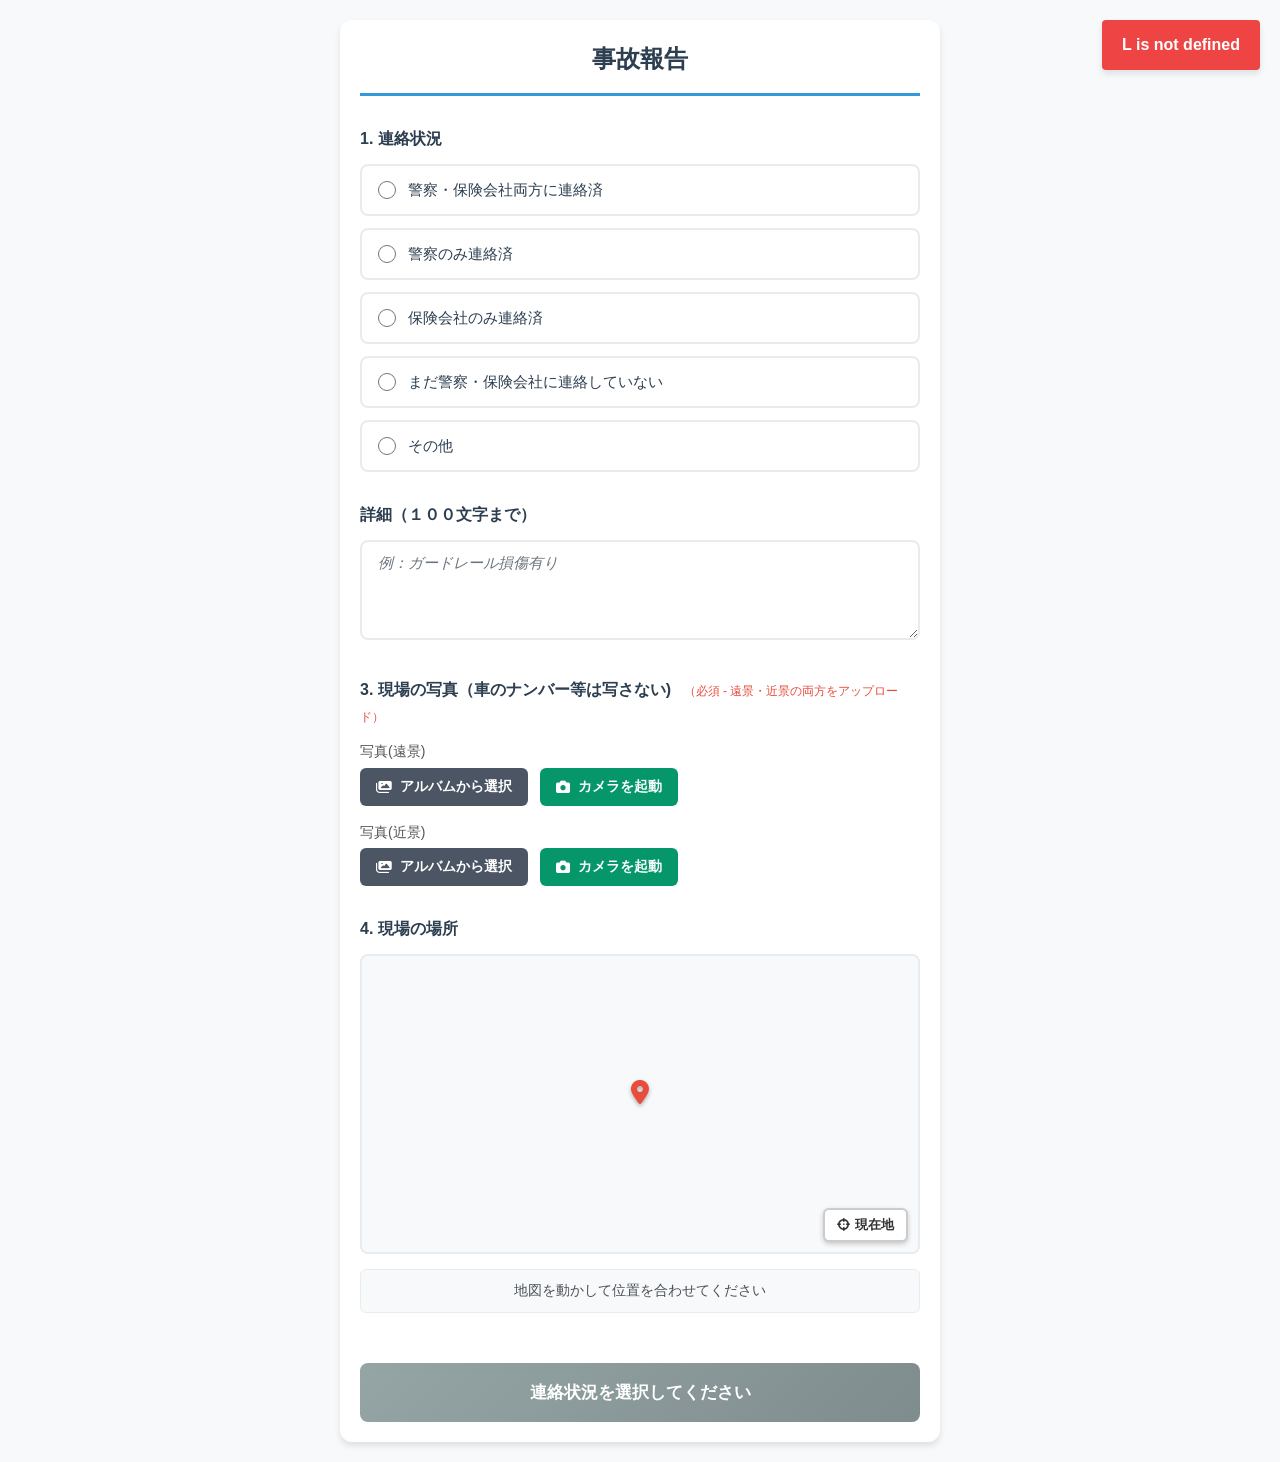
==== public/index.html @ 593d95c9 "スマホキャッシュの利用　位置情報取得ボタン追加" ====
<!DOCTYPE html>
<html lang="ja">

<head>
    <meta charset="UTF-8">
    <meta name="viewport" content="width=device-width, initial-scale=1.0, user-scalable=no">
    <title>事故報告フォーム</title>
    <link rel="stylesheet" href="https://unpkg.com/leaflet@1.9.4/dist/leaflet.css"
        integrity="sha256-p4NxAoJBhIIN+hmNHrzRCf9tD/miZyoHS5obTRR9BMY=" crossorigin="" />
    <link rel="stylesheet" href="style.css" />
    <link rel="stylesheet" href="https://cdnjs.cloudflare.com/ajax/libs/font-awesome/6.5.1/css/all.min.css">
    <!-- LIFF SDK追加 -->
    <script defer charset="utf-8" src="https://static.line-scdn.net/liff/edge/2/sdk.js"></script>
    <script defer src="https://unpkg.com/leaflet@1.9.4/dist/leaflet.js"
        integrity="sha256-20nQCchB9co0qIjJZRGuk2/Z9VM+kNiyxNV1lvTlZBo=" crossorigin=""></script>
    <script defer src="script.js"></script>
</head>

<body>
    <!-- ローディング画面 -->
    <div id="loader" class="loader-overlay hidden">
        <div class="loader"></div>
        <p id="loader-text" class="loader-text">処理中です...</p>
    </div>

    <!-- メインコンテンツ -->
    <div class="container">
        <form id="report-form" novalidate>
            <h2>事故報告</h2>

            <!-- LINE連携状態表示 -->
            <div id="line-status" class="line-status hidden">
                <div class="line-status-content">
                    <i class="fab fa-line line-icon"></i>
                    <span id="line-status-text">LINE連携を確認中...</span>
                </div>
            </div>

            <div class="form-group">
                <label class="form-label">1. 連絡状況</label>
                <div class="radio-group">
                    <div class="radio-item">
                        <input type="radio" id="type1" name="type" value="警察・保険会社両方に連絡済" required>
                        <label for="type1">警察・保険会社両方に連絡済</label>
                    </div>
                    <div class="radio-item">
                        <input type="radio" id="type2" name="type" value="警察のみ連絡済">
                        <label for="type2">警察のみ連絡済</label>
                    </div>
                    <div class="radio-item">
                        <input type="radio" id="type3" name="type" value="保険会社のみ連絡済">
                        <label for="type3">保険会社のみ連絡済</label>
                    </div>
                    <div class="radio-item">
                        <input type="radio" id="type4" name="type" value="まだ警察・保険会社に連絡していない">
                        <label for="type4">まだ警察・保険会社に連絡していない</label>
                    </div>
                    <div class="radio-item">
                        <input type="radio" id="type-other" name="type" value="その他">
                        <label for="type-other">その他</label>
                    </div>
                </div>
            </div>

            <div class="form-group">
                <label for="details" class="form-label">
                    詳細（１００文字まで）
                    <span class="label-note" id="details-required-note"></span>
                </label>
                <textarea id="details" name="details" rows="4" placeholder="例：ガードレール損傷有り" maxlength="100"></textarea>
            </div>

            <div class="form-group">
                <label class="form-label">
                    3. 現場の写真（車のナンバー等は写さない)
                    <span class="label-note" id="photo-required-note">（必須 - 遠景・近景の両方をアップロード）</span>
                </label>

                <!-- 遠景写真 -->
                <div class="photo-section" style="margin-bottom: 15px;">
                    <label style="display: block; font-size: 14px; margin-bottom: 5px; color: #555;">写真(遠景)</label>
                    <div class="photo-controls">
                        <button type="button" id="btn-album-distant" class="button-like-input album-btn">
                            <i class="fas fa-images"></i> アルバムから選択
                        </button>
                        <button type="button" id="btn-camera-distant" class="button-like-input camera-btn">
                            <i class="fas fa-camera"></i> カメラを起動
                        </button>
                        <input type="file" id="photo-distant" name="photo-distant" accept="image/*"
                            style="position: absolute; width: 1px; height: 1px; padding: 0; margin: -1px; overflow: hidden; clip: rect(0, 0, 0, 0); border: 0; opacity: 0;">
                    </div>
                    <img id="image-preview-distant" src="#" alt="遠景写真プレビュー" />
                </div>

                <!-- 近景写真 -->
                <div class="photo-section">
                    <label style="display: block; font-size: 14px; margin-bottom: 5px; color: #555;">写真(近景)</label>
                    <div class="photo-controls">
                        <button type="button" id="btn-album-close" class="button-like-input album-btn">
                            <i class="fas fa-images"></i> アルバムから選択
                        </button>
                        <button type="button" id="btn-camera-close" class="button-like-input camera-btn">
                            <i class="fas fa-camera"></i> カメラを起動
                        </button>
                        <input type="file" id="photo-close" name="photo-close" accept="image/*"
                            style="position: absolute; width: 1px; height: 1px; padding: 0; margin: -1px; overflow: hidden; clip: rect(0, 0, 0, 0); border: 0; opacity: 0;">
                    </div>
                    <img id="image-preview-close" src="#" alt="近景写真プレビュー" />
                </div>
            </div>

            <div class="form-group">
                <label class="form-label">4. 現場の場所</label>
                <div id="map-wrapper">
                    <div id="map"></div>
                    <i id="center-pin" class="fas fa-map-marker-alt"></i>
                    <button type="button" id="btn-relocate" class="relocate-btn" title="現在地を取得">
                        <i class="fas fa-crosshairs"></i> 現在地
                    </button>
                </div>
                <div id="coords-display">地図を動かして位置を合わせてください</div>
                <input type="hidden" id="latitude" name="latitude" required>
                <input type="hidden" id="longitude" name="longitude" required>
                <!-- LINEアクセストークン用の隠しフィールド -->
                <input type="hidden" id="accessToken" name="accessToken">
                <input type="hidden" id="userId" name="userId">
            </div>

            <button type="submit" id="btn-submit" disabled>連絡状況を選択してください</button>
        </form>
    </div>
</body>

</html>
---- public/style.css ----
/* ===== リセットとベーススタイル ===== */
* { margin: 0; padding: 0; box-sizing: border-box; }
body { font-family: -apple-system, BlinkMacSystemFont, 'Segoe UI', 'Roboto', 'Helvetica Neue', Arial, sans-serif; line-height: 1.6; color: #333; background-color: #f8f9fa; font-size: 16px; }

/* ===== コンテナとレイアウト ===== */
.container { max-width: 600px; margin: 0 auto; padding: 20px; background-color: #ffffff; border-radius: 12px; box-shadow: 0 4px 6px rgba(0, 0, 0, 0.1); margin-top: 20px; margin-bottom: 20px; }

/* ===== ヘッダー ===== */
h2 { text-align: center; margin-bottom: 30px; color: #2c3e50; font-size: 24px; font-weight: 700; padding-bottom: 15px; border-bottom: 3px solid #3498db; }

/* ===== LINE連携状態表示（修正版） ===== */
.line-status { margin-bottom: 24px; padding: 12px 16px; border-radius: 8px; font-size: 14px; font-weight: 600; display: flex; align-items: center; gap: 10px; border: 1px solid; animation: slideDown 0.3s ease-out; }
@keyframes slideDown { from { transform: translateY(-10px); opacity: 0; } to { transform: translateY(0); opacity: 1; } }
.line-status.success { background-color: #d4edda; color: #155724; border-color: #c3e6cb; }
.line-status.error { background-color: #f8d7da; color: #721c24; border-color: #f5c6cb; }
.line-status.warning { background-color: #fff3cd; color: #856404; border-color: #ffeaa7; }
.line-icon { font-size: 16px; color: #00c300; flex-shrink: 0; }
.line-status-content { display: flex; align-items: center; gap: 10px; width: 100%; }
.hidden { display: none !important; }

/* ===== フォームグループ ===== */
.form-group { margin-bottom: 30px; }
.form-label { display: block; margin-bottom: 12px; font-weight: 600; color: #2c3e50; font-size: 16px; }
.label-note { font-size: 12px; font-weight: normal; color: #e74c3c; /* 少し目立つ色に */ margin-left: 8px; }

/* ===== ラジオボタン（改善版） ===== */
.radio-group { display: flex; flex-direction: column; gap: 12px; }
.radio-item { display: flex; align-items: center; padding: 12px 16px; border: 2px solid #e9ecef; border-radius: 8px; cursor: pointer; transition: all 0.3s ease; background-color: #ffffff; }
.radio-item:hover { border-color: #3498db; background-color: #f8f9fa; }
.radio-item input[type="radio"] { margin: 0; margin-right: 12px; width: 18px; height: 18px; accent-color: #3498db; cursor: pointer; }
.radio-item label { cursor: pointer; font-size: 15px; font-weight: 500; color: #2c3e50; flex: 1; }
.radio-item input[type="radio"]:checked + label, .radio-item:has(input[type="radio"]:checked) { color: #3498db; font-weight: 600; }
.radio-item:has(input[type="radio"]:checked) { border-color: #3498db; background-color: #e3f2fd; }

/* ===== テキストエリア ===== */
textarea { width: 100%; min-height: 100px; padding: 12px 16px; border: 2px solid #e9ecef; border-radius: 8px; font-size: 15px; font-family: inherit; resize: vertical; transition: border-color 0.3s ease; }
/* === テキストエリアのハイライト用オーバーレイ === */
.textarea-wrapper { position: relative; }
.textarea-wrapper textarea { position: relative; background: transparent; /* オーバーレイと重ねるため */ z-index: 1; }
.textarea-overlay { position: absolute; inset: 0; z-index: 2; padding: 12px 16px; /* textareaと合わせる */ border: 2px solid transparent; /* レイアウト合わせ用 */ border-radius: 8px; font-size: 15px; font-family: inherit; line-height: 1.6; white-space: pre-wrap; word-wrap: break-word; color: transparent; /* 通常文字は見えない（下のtextareaを見せる） */ pointer-events: none; /* 操作はtextareaに通す */ overflow: hidden; }
.textarea-overlay .overflow { color: #e74c3c; /* 上限超過部分を赤く表示 */ }
textarea:focus { outline: none; border-color: #3498db; box-shadow: 0 0 0 3px rgba(52, 152, 219, 0.1); }
textarea::placeholder { color: #6c757d; font-style: italic; }

/* ===== 写真コントロール ===== */
.photo-controls { display: flex; gap: 12px; margin-bottom: 15px; flex-wrap: wrap; }
.button-like-input { display: inline-flex; align-items: center; gap: 8px; padding: 10px 16px; background-color: #6c757d; color: white; border: none; border-radius: 6px; font-size: 14px; font-weight: 600; cursor: pointer; transition: all 0.3s ease; text-decoration: none; }
.button-like-input:hover { background-color: #5a6268; transform: translateY(-1px); }
.button-like-input.album-btn { background-color: #4b5563; } /* アルバムはダークグレー */
.button-like-input.album-btn:hover { background-color: #374151; }
.button-like-input.camera-btn { background-color: #059669; } /* カメラはグリーン */
.button-like-input.camera-btn:hover { background-color: #047857; }

/* ===== 画像プレビュー ===== */
#image-preview-distant, #image-preview-close { display: none; max-width: 100%; height: auto; border-radius: 8px; border: 2px solid #e9ecef; margin-top: 15px; box-shadow: 0 2px 4px rgba(0, 0, 0, 0.1); }

/* ===== 地図セクション（修正版） ===== */
#map-wrapper { position: relative; width: 100%; height: 300px; border: 2px solid #e9ecef; border-radius: 8px; overflow: hidden; margin-bottom: 15px; background-color: #f8f9fa; }
#map { width: 100%; height: 100%; z-index: 1; }
#center-pin { position: absolute; top: 50%; left: 50%; transform: translate(-50%, -100%); font-size: 24px; color: #e74c3c; z-index: 1000; pointer-events: none; text-shadow: 0 2px 4px rgba(0, 0, 0, 0.3); }
.relocate-btn { position: absolute; bottom: 10px; right: 10px; z-index: 1000; background-color: #ffffff; color: #333333; border: 2px solid rgba(0, 0, 0, 0.2); border-radius: 6px; padding: 6px 12px; font-size: 13px; font-weight: 600; cursor: pointer; box-shadow: 0 2px 5px rgba(0,0,0,0.2); display: flex; align-items: center; gap: 5px; transition: all 0.2s ease; }
.relocate-btn:hover { background-color: #f4f4f4; border-color: #3498db; color: #3498db; }
.relocate-btn.loading i { animation: spin 1s linear infinite; }
#coords-display { padding: 10px 12px; background-color: #f8f9fa; border: 1px solid #e9ecef; border-radius: 6px; font-size: 14px; color: #495057; text-align: center; font-family: 'Courier New', monospace; }

/* ===== 送信ボタン ===== */
#btn-submit { width: 100%; padding: 18px 28px; min-height: 56px; background: linear-gradient(135deg, #3498db 0%, #2980b9 100%); color: white; border: none; border-radius: 8px; font-size: 17px; font-weight: 700; cursor: pointer; transition: all 0.3s ease; margin-top: 20px; box-shadow: 0 4px 6px rgba(52, 152, 219, 0.3); }
#btn-submit:hover:not(:disabled) { background: linear-gradient(135deg, #2980b9 0%, #1f5f8b 100%); transform: translateY(-2px); box-shadow: 0 6px 12px rgba(52, 152, 219, 0.4); }
#btn-submit:disabled { background: linear-gradient(135deg, #95a5a6 0%, #7f8c8d 100%); cursor: not-allowed; transform: none; box-shadow: none; }

/* ===== ローディング画面 ===== */
.loader-overlay { position: fixed; top: 0; left: 0; width: 100%; height: 100%; background-color: rgba(0, 0, 0, 0.7); display: flex; flex-direction: column; justify-content: center; align-items: center; z-index: 9999; }
.loader { width: 50px; height: 50px; border: 5px solid #f3f3f3; border-top: 5px solid #3498db; border-radius: 50%; animation: spin 1s linear infinite; }
@keyframes spin { 0% { transform: rotate(0deg); } 100% { transform: rotate(360deg); } }
.loader-text { margin-top: 20px; color: white; font-size: 16px; font-weight: 600; }

/* ===== レスポンシブ対応 ===== */
@media (max-width: 768px) {
    .container { margin: 10px; padding: 16px; border-radius: 8px; }
    h2 { font-size: 20px; margin-bottom: 24px; }
    .form-group { margin-bottom: 24px; }
    .photo-controls { flex-direction: column; }
    .button-like-input { width: 100%; justify-content: center; }
    #map-wrapper { height: 250px; }
}
@media (max-width: 480px) {
    .container { margin: 5px; padding: 12px; }
    h2 { font-size: 18px; }
    .form-label { font-size: 15px; }
    .radio-item { padding: 10px 12px; }
    .radio-item label { font-size: 14px; }
    #map-wrapper { height: 200px; }
    #btn-submit { padding: 16px 24px; min-height: 56px; font-size: 16px; }
}

/* ===== 通知スタイル ===== */
.notification { position: fixed; top: 20px; right: 20px; padding: 12px 20px; border-radius: 6px; color: white; font-weight: 600; z-index: 10000; max-width: 300px; word-wrap: break-word; box-shadow: 0 4px 6px rgba(0, 0, 0, 0.1); animation: slideInRight 0.3s ease-out; }
@keyframes slideInRight { from { transform: translateX(100%); opacity: 0; } to { transform: translateX(0); opacity: 1; } }
.notification-success { background-color: #28a745; }
.notification-error { background-color: #dc3545; }
.notification-warning { background-color: #ffc107; color: #212529; }
.notification-info { background-color: #17a2b8; }

/* ===== アクセシビリティ改善 ===== */
@media (prefers-reduced-motion: reduce) {
    * { animation-duration: 0.01ms !important; animation-iteration-count: 1 !important; transition-duration: 0.01ms !important; }
}

/* ===== フォーカス状態の改善 ===== */
button:focus, input:focus, textarea:focus, .radio-item:focus-within { outline: 2px solid #3498db; outline-offset: 2px; }

/* ===== 印刷スタイル ===== */
@media print {
    .photo-controls, #btn-submit, .loader-overlay { display: none !important; }
    .container { box-shadow: none; border: 1px solid #000; }
    #map-wrapper { border: 1px solid #000; background-color: #f0f0f0; }
}
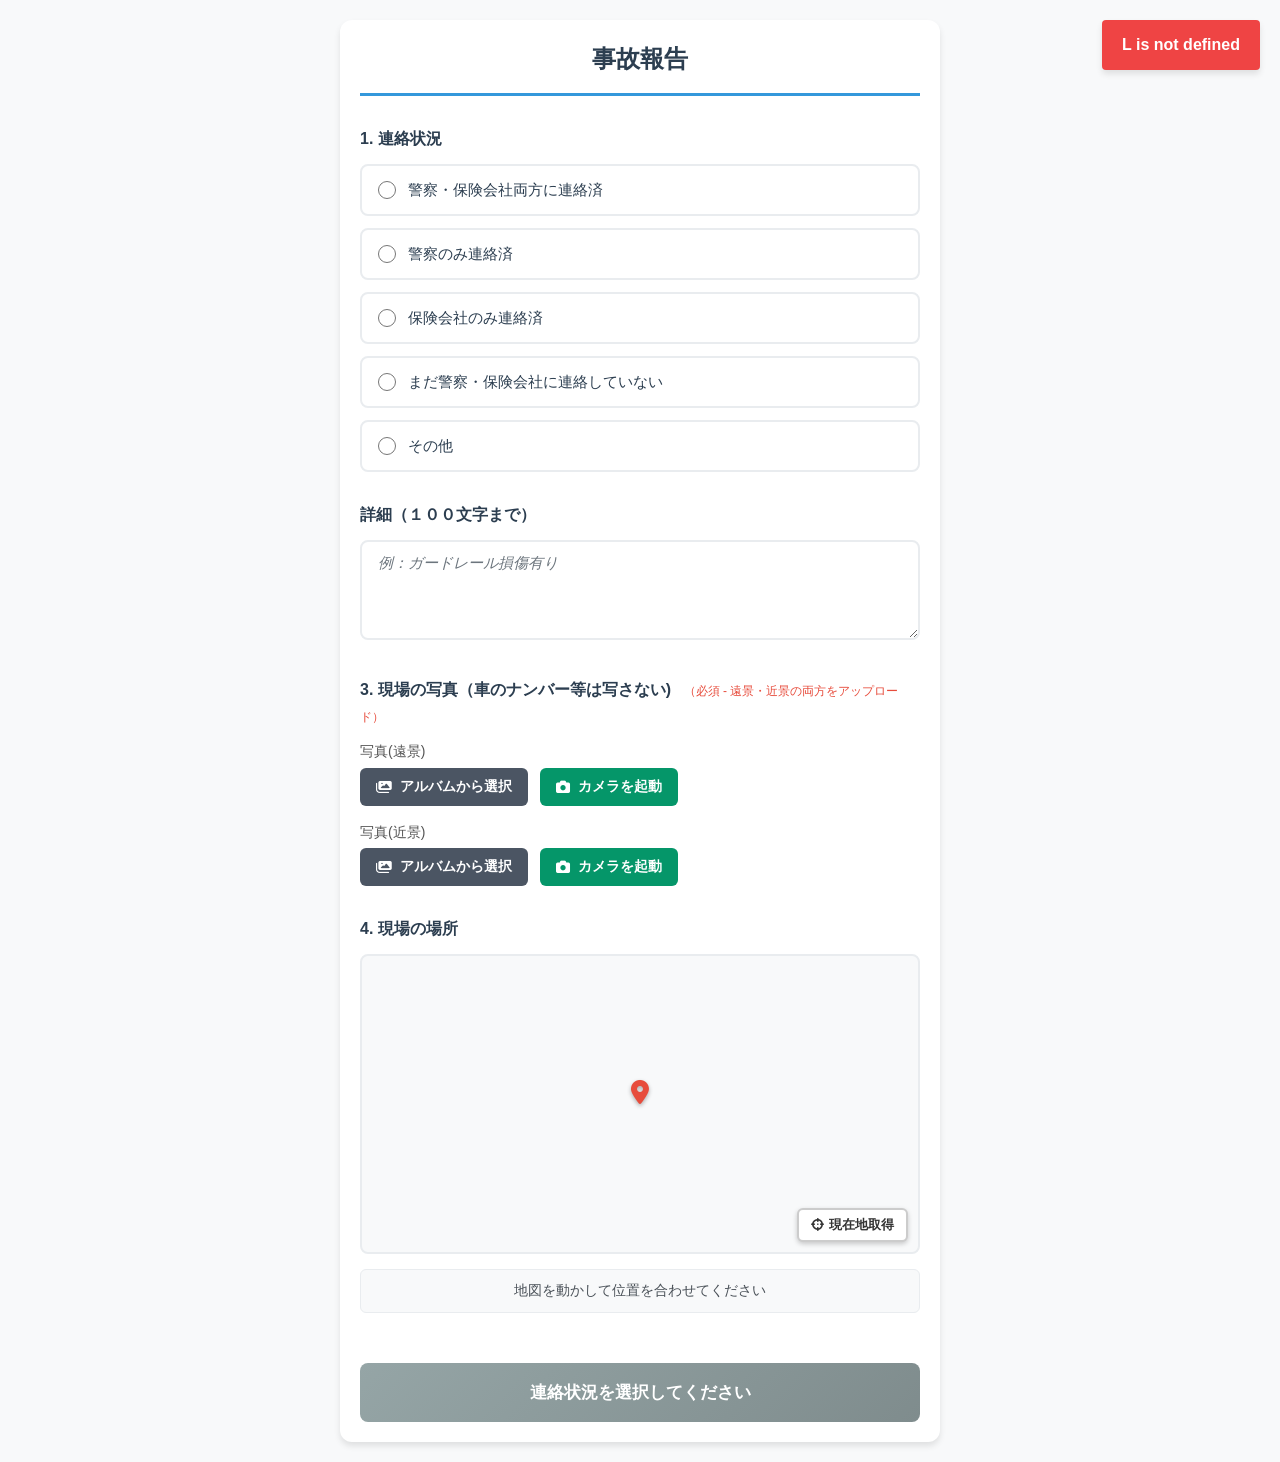
==== commit d14a8a1a: "現在地取得機能強化" ====
--- a/public/index.html
+++ b/public/index.html
@@ -115,7 +115,7 @@
                     <div id="map"></div>
                     <i id="center-pin" class="fas fa-map-marker-alt"></i>
                     <button type="button" id="btn-relocate" class="relocate-btn" title="現在地を取得">
-                        <i class="fas fa-crosshairs"></i> 現在地
+                        <i class="fas fa-crosshairs"></i> 現在地取得
                     </button>
                 </div>
                 <div id="coords-display">地図を動かして位置を合わせてください</div>
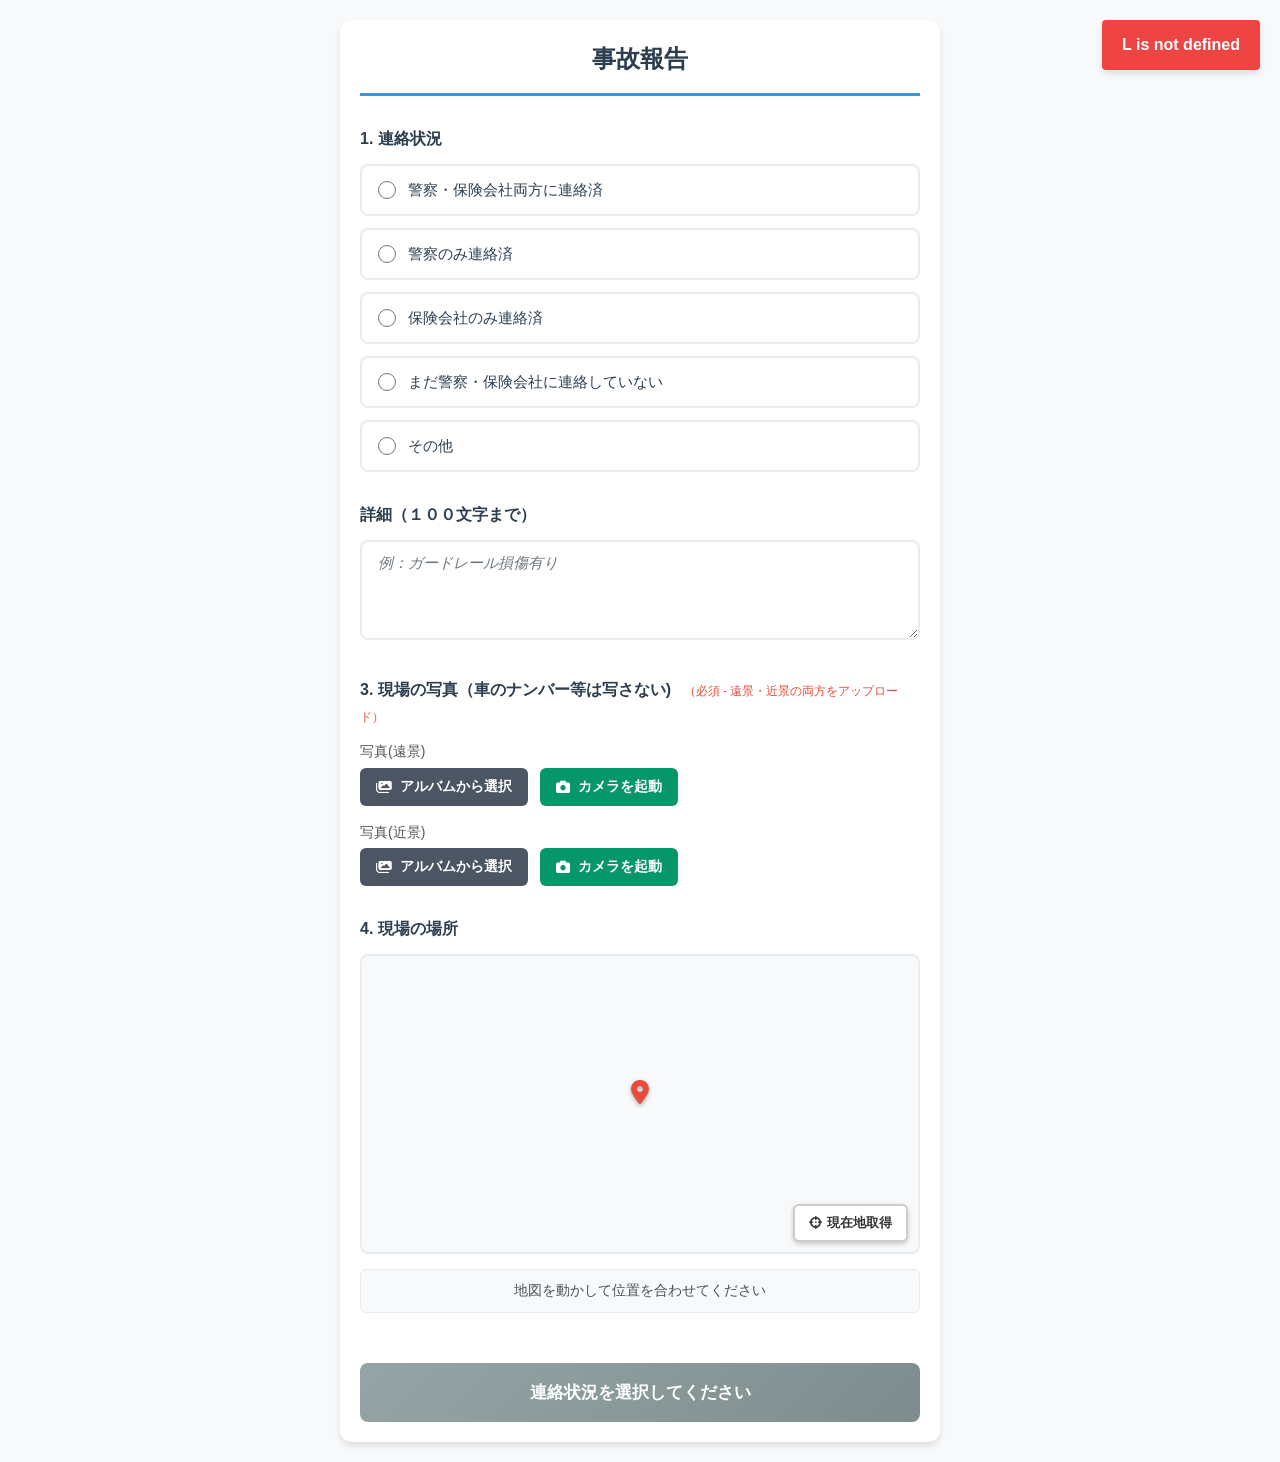
==== commit f1718186: "もとに戻した" ====
--- a/public/index.html
+++ b/public/index.html
@@ -1,134 +1,134 @@
-<!DOCTYPE html>
-<html lang="ja">
-
-<head>
-    <meta charset="UTF-8">
-    <meta name="viewport" content="width=device-width, initial-scale=1.0, user-scalable=no">
-    <title>事故報告フォーム</title>
-    <link rel="stylesheet" href="https://unpkg.com/leaflet@1.9.4/dist/leaflet.css"
-        integrity="sha256-p4NxAoJBhIIN+hmNHrzRCf9tD/miZyoHS5obTRR9BMY=" crossorigin="" />
-    <link rel="stylesheet" href="style.css" />
-    <link rel="stylesheet" href="https://cdnjs.cloudflare.com/ajax/libs/font-awesome/6.5.1/css/all.min.css">
-    <!-- LIFF SDK追加 -->
-    <script defer charset="utf-8" src="https://static.line-scdn.net/liff/edge/2/sdk.js"></script>
-    <script defer src="https://unpkg.com/leaflet@1.9.4/dist/leaflet.js"
-        integrity="sha256-20nQCchB9co0qIjJZRGuk2/Z9VM+kNiyxNV1lvTlZBo=" crossorigin=""></script>
-    <script defer src="script.js"></script>
-</head>
-
-<body>
-    <!-- ローディング画面 -->
-    <div id="loader" class="loader-overlay hidden">
-        <div class="loader"></div>
-        <p id="loader-text" class="loader-text">処理中です...</p>
-    </div>
-
-    <!-- メインコンテンツ -->
-    <div class="container">
-        <form id="report-form" novalidate>
-            <h2>事故報告</h2>
-
-            <!-- LINE連携状態表示 -->
-            <div id="line-status" class="line-status hidden">
-                <div class="line-status-content">
-                    <i class="fab fa-line line-icon"></i>
-                    <span id="line-status-text">LINE連携を確認中...</span>
-                </div>
-            </div>
-
-            <div class="form-group">
-                <label class="form-label">1. 連絡状況</label>
-                <div class="radio-group">
-                    <div class="radio-item">
-                        <input type="radio" id="type1" name="type" value="警察・保険会社両方に連絡済" required>
-                        <label for="type1">警察・保険会社両方に連絡済</label>
-                    </div>
-                    <div class="radio-item">
-                        <input type="radio" id="type2" name="type" value="警察のみ連絡済">
-                        <label for="type2">警察のみ連絡済</label>
-                    </div>
-                    <div class="radio-item">
-                        <input type="radio" id="type3" name="type" value="保険会社のみ連絡済">
-                        <label for="type3">保険会社のみ連絡済</label>
-                    </div>
-                    <div class="radio-item">
-                        <input type="radio" id="type4" name="type" value="まだ警察・保険会社に連絡していない">
-                        <label for="type4">まだ警察・保険会社に連絡していない</label>
-                    </div>
-                    <div class="radio-item">
-                        <input type="radio" id="type-other" name="type" value="その他">
-                        <label for="type-other">その他</label>
-                    </div>
-                </div>
-            </div>
-
-            <div class="form-group">
-                <label for="details" class="form-label">
-                    詳細（１００文字まで）
-                    <span class="label-note" id="details-required-note"></span>
-                </label>
-                <textarea id="details" name="details" rows="4" placeholder="例：ガードレール損傷有り" maxlength="100"></textarea>
-            </div>
-
-            <div class="form-group">
-                <label class="form-label">
-                    3. 現場の写真（車のナンバー等は写さない)
-                    <span class="label-note" id="photo-required-note">（必須 - 遠景・近景の両方をアップロード）</span>
-                </label>
-
-                <!-- 遠景写真 -->
-                <div class="photo-section" style="margin-bottom: 15px;">
-                    <label style="display: block; font-size: 14px; margin-bottom: 5px; color: #555;">写真(遠景)</label>
-                    <div class="photo-controls">
-                        <button type="button" id="btn-album-distant" class="button-like-input album-btn">
-                            <i class="fas fa-images"></i> アルバムから選択
-                        </button>
-                        <button type="button" id="btn-camera-distant" class="button-like-input camera-btn">
-                            <i class="fas fa-camera"></i> カメラを起動
-                        </button>
-                        <input type="file" id="photo-distant" name="photo-distant" accept="image/*"
-                            style="position: absolute; width: 1px; height: 1px; padding: 0; margin: -1px; overflow: hidden; clip: rect(0, 0, 0, 0); border: 0; opacity: 0;">
-                    </div>
-                    <img id="image-preview-distant" src="#" alt="遠景写真プレビュー" />
-                </div>
-
-                <!-- 近景写真 -->
-                <div class="photo-section">
-                    <label style="display: block; font-size: 14px; margin-bottom: 5px; color: #555;">写真(近景)</label>
-                    <div class="photo-controls">
-                        <button type="button" id="btn-album-close" class="button-like-input album-btn">
-                            <i class="fas fa-images"></i> アルバムから選択
-                        </button>
-                        <button type="button" id="btn-camera-close" class="button-like-input camera-btn">
-                            <i class="fas fa-camera"></i> カメラを起動
-                        </button>
-                        <input type="file" id="photo-close" name="photo-close" accept="image/*"
-                            style="position: absolute; width: 1px; height: 1px; padding: 0; margin: -1px; overflow: hidden; clip: rect(0, 0, 0, 0); border: 0; opacity: 0;">
-                    </div>
-                    <img id="image-preview-close" src="#" alt="近景写真プレビュー" />
-                </div>
-            </div>
-
-            <div class="form-group">
-                <label class="form-label">4. 現場の場所</label>
-                <div id="map-wrapper">
-                    <div id="map"></div>
-                    <i id="center-pin" class="fas fa-map-marker-alt"></i>
-                    <button type="button" id="btn-relocate" class="relocate-btn" title="現在地を取得">
-                        <i class="fas fa-crosshairs"></i> 現在地取得
-                    </button>
-                </div>
-                <div id="coords-display">地図を動かして位置を合わせてください</div>
-                <input type="hidden" id="latitude" name="latitude" required>
-                <input type="hidden" id="longitude" name="longitude" required>
-                <!-- LINEアクセストークン用の隠しフィールド -->
-                <input type="hidden" id="accessToken" name="accessToken">
-                <input type="hidden" id="userId" name="userId">
-            </div>
-
-            <button type="submit" id="btn-submit" disabled>連絡状況を選択してください</button>
-        </form>
-    </div>
-</body>
-
-</html>
+<!DOCTYPE html>
+<html lang="ja">
+
+<head>
+    <meta charset="UTF-8">
+    <meta name="viewport" content="width=device-width, initial-scale=1.0, user-scalable=no">
+    <title>事故報告フォーム</title>
+    <link rel="stylesheet" href="https://unpkg.com/leaflet@1.9.4/dist/leaflet.css"
+        integrity="sha256-p4NxAoJBhIIN+hmNHrzRCf9tD/miZyoHS5obTRR9BMY=" crossorigin="" />
+    <link rel="stylesheet" href="style.css" />
+    <link rel="stylesheet" href="https://cdnjs.cloudflare.com/ajax/libs/font-awesome/6.5.1/css/all.min.css">
+    <!-- LIFF SDK追加 -->
+    <script defer charset="utf-8" src="https://static.line-scdn.net/liff/edge/2/sdk.js"></script>
+    <script defer src="https://unpkg.com/leaflet@1.9.4/dist/leaflet.js"
+        integrity="sha256-20nQCchB9co0qIjJZRGuk2/Z9VM+kNiyxNV1lvTlZBo=" crossorigin=""></script>
+    <script defer src="script.js"></script>
+</head>
+
+<body>
+    <!-- ローディング画面 -->
+    <div id="loader" class="loader-overlay hidden">
+        <div class="loader"></div>
+        <p id="loader-text" class="loader-text">処理中です...</p>
+    </div>
+
+    <!-- メインコンテンツ -->
+    <div class="container">
+        <form id="report-form" novalidate>
+            <h2>事故報告</h2>
+
+            <!-- LINE連携状態表示 -->
+            <div id="line-status" class="line-status hidden">
+                <div class="line-status-content">
+                    <i class="fab fa-line line-icon"></i>
+                    <span id="line-status-text">LINE連携を確認中...</span>
+                </div>
+            </div>
+
+            <div class="form-group">
+                <label class="form-label">1. 連絡状況</label>
+                <div class="radio-group">
+                    <div class="radio-item">
+                        <input type="radio" id="type1" name="type" value="警察・保険会社両方に連絡済" required>
+                        <label for="type1">警察・保険会社両方に連絡済</label>
+                    </div>
+                    <div class="radio-item">
+                        <input type="radio" id="type2" name="type" value="警察のみ連絡済">
+                        <label for="type2">警察のみ連絡済</label>
+                    </div>
+                    <div class="radio-item">
+                        <input type="radio" id="type3" name="type" value="保険会社のみ連絡済">
+                        <label for="type3">保険会社のみ連絡済</label>
+                    </div>
+                    <div class="radio-item">
+                        <input type="radio" id="type4" name="type" value="まだ警察・保険会社に連絡していない">
+                        <label for="type4">まだ警察・保険会社に連絡していない</label>
+                    </div>
+                    <div class="radio-item">
+                        <input type="radio" id="type-other" name="type" value="その他">
+                        <label for="type-other">その他</label>
+                    </div>
+                </div>
+            </div>
+
+            <div class="form-group">
+                <label for="details" class="form-label">
+                    詳細（１００文字まで）
+                    <span class="label-note" id="details-required-note"></span>
+                </label>
+                <textarea id="details" name="details" rows="4" placeholder="例：ガードレール損傷有り" maxlength="100"></textarea>
+            </div>
+
+            <div class="form-group">
+                <label class="form-label">
+                    3. 現場の写真（車のナンバー等は写さない)
+                    <span class="label-note" id="photo-required-note">（必須 - 遠景・近景の両方をアップロード）</span>
+                </label>
+
+                <!-- 遠景写真 -->
+                <div class="photo-section" style="margin-bottom: 15px;">
+                    <label style="display: block; font-size: 14px; margin-bottom: 5px; color: #555;">写真(遠景)</label>
+                    <div class="photo-controls">
+                        <button type="button" id="btn-album-distant" class="button-like-input album-btn">
+                            <i class="fas fa-images"></i> アルバムから選択
+                        </button>
+                        <button type="button" id="btn-camera-distant" class="button-like-input camera-btn">
+                            <i class="fas fa-camera"></i> カメラを起動
+                        </button>
+                        <input type="file" id="photo-distant" name="photo-distant" accept="image/*"
+                            style="position: absolute; width: 1px; height: 1px; padding: 0; margin: -1px; overflow: hidden; clip: rect(0, 0, 0, 0); border: 0; opacity: 0;">
+                    </div>
+                    <img id="image-preview-distant" src="#" alt="遠景写真プレビュー" />
+                </div>
+
+                <!-- 近景写真 -->
+                <div class="photo-section">
+                    <label style="display: block; font-size: 14px; margin-bottom: 5px; color: #555;">写真(近景)</label>
+                    <div class="photo-controls">
+                        <button type="button" id="btn-album-close" class="button-like-input album-btn">
+                            <i class="fas fa-images"></i> アルバムから選択
+                        </button>
+                        <button type="button" id="btn-camera-close" class="button-like-input camera-btn">
+                            <i class="fas fa-camera"></i> カメラを起動
+                        </button>
+                        <input type="file" id="photo-close" name="photo-close" accept="image/*"
+                            style="position: absolute; width: 1px; height: 1px; padding: 0; margin: -1px; overflow: hidden; clip: rect(0, 0, 0, 0); border: 0; opacity: 0;">
+                    </div>
+                    <img id="image-preview-close" src="#" alt="近景写真プレビュー" />
+                </div>
+            </div>
+
+            <div class="form-group">
+                <label class="form-label">4. 現場の場所</label>
+                <div id="map-wrapper">
+                    <div id="map"></div>
+                    <i id="center-pin" class="fas fa-map-marker-alt"></i>
+                    <button type="button" id="btn-relocate" class="relocate-btn" title="現在地を取得">
+                        <i class="fas fa-crosshairs"></i> 現在地取得
+                    </button>
+                </div>
+                <div id="coords-display">地図を動かして位置を合わせてください</div>
+                <input type="hidden" id="latitude" name="latitude" required>
+                <input type="hidden" id="longitude" name="longitude" required>
+                <!-- LINEアクセストークン用の隠しフィールド -->
+                <input type="hidden" id="accessToken" name="accessToken">
+                <input type="hidden" id="userId" name="userId">
+            </div>
+
+            <button type="submit" id="btn-submit" disabled>連絡状況を選択してください</button>
+        </form>
+    </div>
+</body>
+
+</html>
--- a/public/style.css
+++ b/public/style.css
@@ -1,117 +1,118 @@
-/* ===== リセットとベーススタイル ===== */
-* { margin: 0; padding: 0; box-sizing: border-box; }
-body { font-family: -apple-system, BlinkMacSystemFont, 'Segoe UI', 'Roboto', 'Helvetica Neue', Arial, sans-serif; line-height: 1.6; color: #333; background-color: #f8f9fa; font-size: 16px; }
-
-/* ===== コンテナとレイアウト ===== */
-.container { max-width: 600px; margin: 0 auto; padding: 20px; background-color: #ffffff; border-radius: 12px; box-shadow: 0 4px 6px rgba(0, 0, 0, 0.1); margin-top: 20px; margin-bottom: 20px; }
-
-/* ===== ヘッダー ===== */
-h2 { text-align: center; margin-bottom: 30px; color: #2c3e50; font-size: 24px; font-weight: 700; padding-bottom: 15px; border-bottom: 3px solid #3498db; }
-
-/* ===== LINE連携状態表示（修正版） ===== */
-.line-status { margin-bottom: 24px; padding: 12px 16px; border-radius: 8px; font-size: 14px; font-weight: 600; display: flex; align-items: center; gap: 10px; border: 1px solid; animation: slideDown 0.3s ease-out; }
-@keyframes slideDown { from { transform: translateY(-10px); opacity: 0; } to { transform: translateY(0); opacity: 1; } }
-.line-status.success { background-color: #d4edda; color: #155724; border-color: #c3e6cb; }
-.line-status.error { background-color: #f8d7da; color: #721c24; border-color: #f5c6cb; }
-.line-status.warning { background-color: #fff3cd; color: #856404; border-color: #ffeaa7; }
-.line-icon { font-size: 16px; color: #00c300; flex-shrink: 0; }
-.line-status-content { display: flex; align-items: center; gap: 10px; width: 100%; }
-.hidden { display: none !important; }
-
-/* ===== フォームグループ ===== */
-.form-group { margin-bottom: 30px; }
-.form-label { display: block; margin-bottom: 12px; font-weight: 600; color: #2c3e50; font-size: 16px; }
-.label-note { font-size: 12px; font-weight: normal; color: #e74c3c; /* 少し目立つ色に */ margin-left: 8px; }
-
-/* ===== ラジオボタン（改善版） ===== */
-.radio-group { display: flex; flex-direction: column; gap: 12px; }
-.radio-item { display: flex; align-items: center; padding: 12px 16px; border: 2px solid #e9ecef; border-radius: 8px; cursor: pointer; transition: all 0.3s ease; background-color: #ffffff; }
-.radio-item:hover { border-color: #3498db; background-color: #f8f9fa; }
-.radio-item input[type="radio"] { margin: 0; margin-right: 12px; width: 18px; height: 18px; accent-color: #3498db; cursor: pointer; }
-.radio-item label { cursor: pointer; font-size: 15px; font-weight: 500; color: #2c3e50; flex: 1; }
-.radio-item input[type="radio"]:checked + label, .radio-item:has(input[type="radio"]:checked) { color: #3498db; font-weight: 600; }
-.radio-item:has(input[type="radio"]:checked) { border-color: #3498db; background-color: #e3f2fd; }
-
-/* ===== テキストエリア ===== */
-textarea { width: 100%; min-height: 100px; padding: 12px 16px; border: 2px solid #e9ecef; border-radius: 8px; font-size: 15px; font-family: inherit; resize: vertical; transition: border-color 0.3s ease; }
-/* === テキストエリアのハイライト用オーバーレイ === */
-.textarea-wrapper { position: relative; }
-.textarea-wrapper textarea { position: relative; background: transparent; /* オーバーレイと重ねるため */ z-index: 1; }
-.textarea-overlay { position: absolute; inset: 0; z-index: 2; padding: 12px 16px; /* textareaと合わせる */ border: 2px solid transparent; /* レイアウト合わせ用 */ border-radius: 8px; font-size: 15px; font-family: inherit; line-height: 1.6; white-space: pre-wrap; word-wrap: break-word; color: transparent; /* 通常文字は見えない（下のtextareaを見せる） */ pointer-events: none; /* 操作はtextareaに通す */ overflow: hidden; }
-.textarea-overlay .overflow { color: #e74c3c; /* 上限超過部分を赤く表示 */ }
-textarea:focus { outline: none; border-color: #3498db; box-shadow: 0 0 0 3px rgba(52, 152, 219, 0.1); }
-textarea::placeholder { color: #6c757d; font-style: italic; }
-
-/* ===== 写真コントロール ===== */
-.photo-controls { display: flex; gap: 12px; margin-bottom: 15px; flex-wrap: wrap; }
-.button-like-input { display: inline-flex; align-items: center; gap: 8px; padding: 10px 16px; background-color: #6c757d; color: white; border: none; border-radius: 6px; font-size: 14px; font-weight: 600; cursor: pointer; transition: all 0.3s ease; text-decoration: none; }
-.button-like-input:hover { background-color: #5a6268; transform: translateY(-1px); }
-.button-like-input.album-btn { background-color: #4b5563; } /* アルバムはダークグレー */
-.button-like-input.album-btn:hover { background-color: #374151; }
-.button-like-input.camera-btn { background-color: #059669; } /* カメラはグリーン */
-.button-like-input.camera-btn:hover { background-color: #047857; }
-
-/* ===== 画像プレビュー ===== */
-#image-preview-distant, #image-preview-close { display: none; max-width: 100%; height: auto; border-radius: 8px; border: 2px solid #e9ecef; margin-top: 15px; box-shadow: 0 2px 4px rgba(0, 0, 0, 0.1); }
-
-/* ===== 地図セクション（修正版） ===== */
-#map-wrapper { position: relative; width: 100%; height: 300px; border: 2px solid #e9ecef; border-radius: 8px; overflow: hidden; margin-bottom: 15px; background-color: #f8f9fa; }
-#map { width: 100%; height: 100%; z-index: 1; }
-#center-pin { position: absolute; top: 50%; left: 50%; transform: translate(-50%, -100%); font-size: 24px; color: #e74c3c; z-index: 1000; pointer-events: none; text-shadow: 0 2px 4px rgba(0, 0, 0, 0.3); }
-.relocate-btn { position: absolute; bottom: 10px; right: 10px; z-index: 1000; background-color: #ffffff; color: #333333; border: 2px solid rgba(0, 0, 0, 0.2); border-radius: 6px; padding: 6px 12px; font-size: 13px; font-weight: 600; cursor: pointer; box-shadow: 0 2px 5px rgba(0,0,0,0.2); display: flex; align-items: center; gap: 5px; transition: all 0.2s ease; }
-.relocate-btn:hover { background-color: #f4f4f4; border-color: #3498db; color: #3498db; }
-.relocate-btn.loading i { animation: spin 1s linear infinite; }
-#coords-display { padding: 10px 12px; background-color: #f8f9fa; border: 1px solid #e9ecef; border-radius: 6px; font-size: 14px; color: #495057; text-align: center; font-family: 'Courier New', monospace; }
-
-/* ===== 送信ボタン ===== */
-#btn-submit { width: 100%; padding: 18px 28px; min-height: 56px; background: linear-gradient(135deg, #3498db 0%, #2980b9 100%); color: white; border: none; border-radius: 8px; font-size: 17px; font-weight: 700; cursor: pointer; transition: all 0.3s ease; margin-top: 20px; box-shadow: 0 4px 6px rgba(52, 152, 219, 0.3); }
-#btn-submit:hover:not(:disabled) { background: linear-gradient(135deg, #2980b9 0%, #1f5f8b 100%); transform: translateY(-2px); box-shadow: 0 6px 12px rgba(52, 152, 219, 0.4); }
-#btn-submit:disabled { background: linear-gradient(135deg, #95a5a6 0%, #7f8c8d 100%); cursor: not-allowed; transform: none; box-shadow: none; }
-
-/* ===== ローディング画面 ===== */
-.loader-overlay { position: fixed; top: 0; left: 0; width: 100%; height: 100%; background-color: rgba(0, 0, 0, 0.7); display: flex; flex-direction: column; justify-content: center; align-items: center; z-index: 9999; }
-.loader { width: 50px; height: 50px; border: 5px solid #f3f3f3; border-top: 5px solid #3498db; border-radius: 50%; animation: spin 1s linear infinite; }
-@keyframes spin { 0% { transform: rotate(0deg); } 100% { transform: rotate(360deg); } }
-.loader-text { margin-top: 20px; color: white; font-size: 16px; font-weight: 600; }
-
-/* ===== レスポンシブ対応 ===== */
-@media (max-width: 768px) {
-    .container { margin: 10px; padding: 16px; border-radius: 8px; }
-    h2 { font-size: 20px; margin-bottom: 24px; }
-    .form-group { margin-bottom: 24px; }
-    .photo-controls { flex-direction: column; }
-    .button-like-input { width: 100%; justify-content: center; }
-    #map-wrapper { height: 250px; }
-}
-@media (max-width: 480px) {
-    .container { margin: 5px; padding: 12px; }
-    h2 { font-size: 18px; }
-    .form-label { font-size: 15px; }
-    .radio-item { padding: 10px 12px; }
-    .radio-item label { font-size: 14px; }
-    #map-wrapper { height: 200px; }
-    #btn-submit { padding: 16px 24px; min-height: 56px; font-size: 16px; }
-}
-
-/* ===== 通知スタイル ===== */
-.notification { position: fixed; top: 20px; right: 20px; padding: 12px 20px; border-radius: 6px; color: white; font-weight: 600; z-index: 10000; max-width: 300px; word-wrap: break-word; box-shadow: 0 4px 6px rgba(0, 0, 0, 0.1); animation: slideInRight 0.3s ease-out; }
-@keyframes slideInRight { from { transform: translateX(100%); opacity: 0; } to { transform: translateX(0); opacity: 1; } }
-.notification-success { background-color: #28a745; }
-.notification-error { background-color: #dc3545; }
-.notification-warning { background-color: #ffc107; color: #212529; }
-.notification-info { background-color: #17a2b8; }
-
-/* ===== アクセシビリティ改善 ===== */
-@media (prefers-reduced-motion: reduce) {
-    * { animation-duration: 0.01ms !important; animation-iteration-count: 1 !important; transition-duration: 0.01ms !important; }
-}
-
-/* ===== フォーカス状態の改善 ===== */
-button:focus, input:focus, textarea:focus, .radio-item:focus-within { outline: 2px solid #3498db; outline-offset: 2px; }
-
-/* ===== 印刷スタイル ===== */
-@media print {
-    .photo-controls, #btn-submit, .loader-overlay { display: none !important; }
-    .container { box-shadow: none; border: 1px solid #000; }
-    #map-wrapper { border: 1px solid #000; background-color: #f0f0f0; }
-}
+/* ===== リセットとベーススタイル ===== */
+* { margin: 0; padding: 0; box-sizing: border-box; }
+body { font-family: -apple-system, BlinkMacSystemFont, 'Segoe UI', 'Roboto', 'Helvetica Neue', Arial, sans-serif; line-height: 1.6; color: #333; background-color: #f8f9fa; font-size: 16px; }
+
+/* ===== コンテナとレイアウト ===== */
+.container { max-width: 600px; margin: 0 auto; padding: 20px; background-color: #ffffff; border-radius: 12px; box-shadow: 0 4px 6px rgba(0, 0, 0, 0.1); margin-top: 20px; margin-bottom: 20px; }
+
+/* ===== ヘッダー ===== */
+h2 { text-align: center; margin-bottom: 30px; color: #2c3e50; font-size: 24px; font-weight: 700; padding-bottom: 15px; border-bottom: 3px solid #3498db; }
+
+/* ===== LINE連携状態表示（修正版） ===== */
+.line-status { margin-bottom: 24px; padding: 12px 16px; border-radius: 8px; font-size: 14px; font-weight: 600; display: flex; align-items: center; gap: 10px; border: 1px solid; animation: slideDown 0.3s ease-out; }
+@keyframes slideDown { from { transform: translateY(-10px); opacity: 0; } to { transform: translateY(0); opacity: 1; } }
+.line-status.success { background-color: #d4edda; color: #155724; border-color: #c3e6cb; }
+.line-status.error { background-color: #f8d7da; color: #721c24; border-color: #f5c6cb; }
+.line-status.warning { background-color: #fff3cd; color: #856404; border-color: #ffeaa7; }
+.line-icon { font-size: 16px; color: #00c300; flex-shrink: 0; }
+.line-status-content { display: flex; align-items: center; gap: 10px; width: 100%; }
+.hidden { display: none !important; }
+
+/* ===== フォームグループ ===== */
+.form-group { margin-bottom: 30px; }
+.form-label { display: block; margin-bottom: 12px; font-weight: 600; color: #2c3e50; font-size: 16px; }
+.label-note { font-size: 12px; font-weight: normal; color: #e74c3c; /* 少し目立つ色に */ margin-left: 8px; }
+
+/* ===== ラジオボタン（改善版） ===== */
+.radio-group { display: flex; flex-direction: column; gap: 12px; }
+.radio-item { display: flex; align-items: center; padding: 12px 16px; border: 2px solid #e9ecef; border-radius: 8px; cursor: pointer; transition: all 0.3s ease; background-color: #ffffff; }
+.radio-item:hover { border-color: #3498db; background-color: #f8f9fa; }
+.radio-item input[type="radio"] { margin: 0; margin-right: 12px; width: 18px; height: 18px; accent-color: #3498db; cursor: pointer; }
+.radio-item label { cursor: pointer; font-size: 15px; font-weight: 500; color: #2c3e50; flex: 1; }
+.radio-item input[type="radio"]:checked + label, .radio-item:has(input[type="radio"]:checked) { color: #3498db; font-weight: 600; }
+.radio-item:has(input[type="radio"]:checked) { border-color: #3498db; background-color: #e3f2fd; }
+
+/* ===== テキストエリア ===== */
+textarea { width: 100%; min-height: 100px; padding: 12px 16px; border: 2px solid #e9ecef; border-radius: 8px; font-size: 15px; font-family: inherit; resize: vertical; transition: border-color 0.3s ease; }
+/* === テキストエリアのハイライト用オーバーレイ === */
+.textarea-wrapper { position: relative; }
+.textarea-wrapper textarea { position: relative; background: transparent; /* オーバーレイと重ねるため */ z-index: 1; }
+.textarea-overlay { position: absolute; inset: 0; z-index: 2; padding: 12px 16px; /* textareaと合わせる */ border: 2px solid transparent; /* レイアウト合わせ用 */ border-radius: 8px; font-size: 15px; font-family: inherit; line-height: 1.6; white-space: pre-wrap; word-wrap: break-word; color: transparent; /* 通常文字は見えない（下のtextareaを見せる） */ pointer-events: none; /* 操作はtextareaに通す */ overflow: hidden; }
+.textarea-overlay .overflow { color: #e74c3c; /* 上限超過部分を赤く表示 */ }
+textarea:focus { outline: none; border-color: #3498db; box-shadow: 0 0 0 3px rgba(52, 152, 219, 0.1); }
+textarea::placeholder { color: #6c757d; font-style: italic; }
+
+/* ===== 写真コントロール ===== */
+.photo-controls { display: flex; gap: 12px; margin-bottom: 15px; flex-wrap: wrap; }
+.button-like-input { display: inline-flex; align-items: center; gap: 8px; padding: 10px 16px; background-color: #6c757d; color: white; border: none; border-radius: 6px; font-size: 14px; font-weight: 600; cursor: pointer; transition: all 0.3s ease; text-decoration: none; }
+.button-like-input:hover { background-color: #5a6268; transform: translateY(-1px); }
+.button-like-input.album-btn { background-color: #4b5563; } /* アルバムはダークグレー */
+.button-like-input.album-btn:hover { background-color: #374151; }
+.button-like-input.camera-btn { background-color: #059669; } /* カメラはグリーン */
+.button-like-input.camera-btn:hover { background-color: #047857; }
+
+/* ===== 画像プレビュー ===== */
+#image-preview-distant, #image-preview-close { display: none; max-width: 100%; height: auto; border-radius: 8px; border: 2px solid #e9ecef; margin-top: 15px; box-shadow: 0 2px 4px rgba(0, 0, 0, 0.1); }
+
+/* ===== 地図セクション（修正版） ===== */
+#map-wrapper { position: relative; width: 100%; height: 300px; border: 2px solid #e9ecef; border-radius: 8px; overflow: hidden; margin-bottom: 15px; background-color: #f8f9fa; }
+#map { width: 100%; height: 100%; z-index: 1; }
+#center-pin { position: absolute; top: 50%; left: 50%; transform: translate(-50%, -100%); font-size: 24px; color: #e74c3c; z-index: 1000; pointer-events: none; text-shadow: 0 2px 4px rgba(0, 0, 0, 0.3); }
+.relocate-btn { position: absolute; bottom: 10px; right: 10px; z-index: 2000; background-color: #ffffff; color: #333333; border: 2px solid rgba(0, 0, 0, 0.2); border-radius: 6px; padding: 8px 14px; font-size: 13px; font-weight: 600; cursor: pointer; box-shadow: 0 2px 5px rgba(0,0,0,0.2); display: flex; align-items: center; gap: 5px; transition: all 0.2s ease; user-select: none; -webkit-tap-highlight-color: transparent; }
+.relocate-btn:hover { background-color: #f4f4f4; border-color: #3498db; color: #3498db; }
+.relocate-btn:disabled { opacity: 0.7; cursor: not-allowed; }
+.relocate-btn.loading i { animation: spin 1s linear infinite; }
+#coords-display { padding: 10px 12px; background-color: #f8f9fa; border: 1px solid #e9ecef; border-radius: 6px; font-size: 14px; color: #495057; text-align: center; font-family: 'Courier New', monospace; }
+
+/* ===== 送信ボタン ===== */
+#btn-submit { width: 100%; padding: 18px 28px; min-height: 56px; background: linear-gradient(135deg, #3498db 0%, #2980b9 100%); color: white; border: none; border-radius: 8px; font-size: 17px; font-weight: 700; cursor: pointer; transition: all 0.3s ease; margin-top: 20px; box-shadow: 0 4px 6px rgba(52, 152, 219, 0.3); }
+#btn-submit:hover:not(:disabled) { background: linear-gradient(135deg, #2980b9 0%, #1f5f8b 100%); transform: translateY(-2px); box-shadow: 0 6px 12px rgba(52, 152, 219, 0.4); }
+#btn-submit:disabled { background: linear-gradient(135deg, #95a5a6 0%, #7f8c8d 100%); cursor: not-allowed; transform: none; box-shadow: none; }
+
+/* ===== ローディング画面 ===== */
+.loader-overlay { position: fixed; top: 0; left: 0; width: 100%; height: 100%; background-color: rgba(0, 0, 0, 0.7); display: flex; flex-direction: column; justify-content: center; align-items: center; z-index: 9999; }
+.loader { width: 50px; height: 50px; border: 5px solid #f3f3f3; border-top: 5px solid #3498db; border-radius: 50%; animation: spin 1s linear infinite; }
+@keyframes spin { 0% { transform: rotate(0deg); } 100% { transform: rotate(360deg); } }
+.loader-text { margin-top: 20px; color: white; font-size: 16px; font-weight: 600; }
+
+/* ===== レスポンシブ対応 ===== */
+@media (max-width: 768px) {
+    .container { margin: 10px; padding: 16px; border-radius: 8px; }
+    h2 { font-size: 20px; margin-bottom: 24px; }
+    .form-group { margin-bottom: 24px; }
+    .photo-controls { flex-direction: column; }
+    .button-like-input { width: 100%; justify-content: center; }
+    #map-wrapper { height: 250px; }
+}
+@media (max-width: 480px) {
+    .container { margin: 5px; padding: 12px; }
+    h2 { font-size: 18px; }
+    .form-label { font-size: 15px; }
+    .radio-item { padding: 10px 12px; }
+    .radio-item label { font-size: 14px; }
+    #map-wrapper { height: 200px; }
+    #btn-submit { padding: 16px 24px; min-height: 56px; font-size: 16px; }
+}
+
+/* ===== 通知スタイル ===== */
+.notification { position: fixed; top: 20px; right: 20px; padding: 12px 20px; border-radius: 6px; color: white; font-weight: 600; z-index: 10000; max-width: 300px; word-wrap: break-word; box-shadow: 0 4px 6px rgba(0, 0, 0, 0.1); animation: slideInRight 0.3s ease-out; }
+@keyframes slideInRight { from { transform: translateX(100%); opacity: 0; } to { transform: translateX(0); opacity: 1; } }
+.notification-success { background-color: #28a745; }
+.notification-error { background-color: #dc3545; }
+.notification-warning { background-color: #ffc107; color: #212529; }
+.notification-info { background-color: #17a2b8; }
+
+/* ===== アクセシビリティ改善 ===== */
+@media (prefers-reduced-motion: reduce) {
+    * { animation-duration: 0.01ms !important; animation-iteration-count: 1 !important; transition-duration: 0.01ms !important; }
+}
+
+/* ===== フォーカス状態の改善 ===== */
+button:focus, input:focus, textarea:focus, .radio-item:focus-within { outline: 2px solid #3498db; outline-offset: 2px; }
+
+/* ===== 印刷スタイル ===== */
+@media print {
+    .photo-controls, #btn-submit, .loader-overlay { display: none !important; }
+    .container { box-shadow: none; border: 1px solid #000; }
+    #map-wrapper { border: 1px solid #000; background-color: #f0f0f0; }
+}
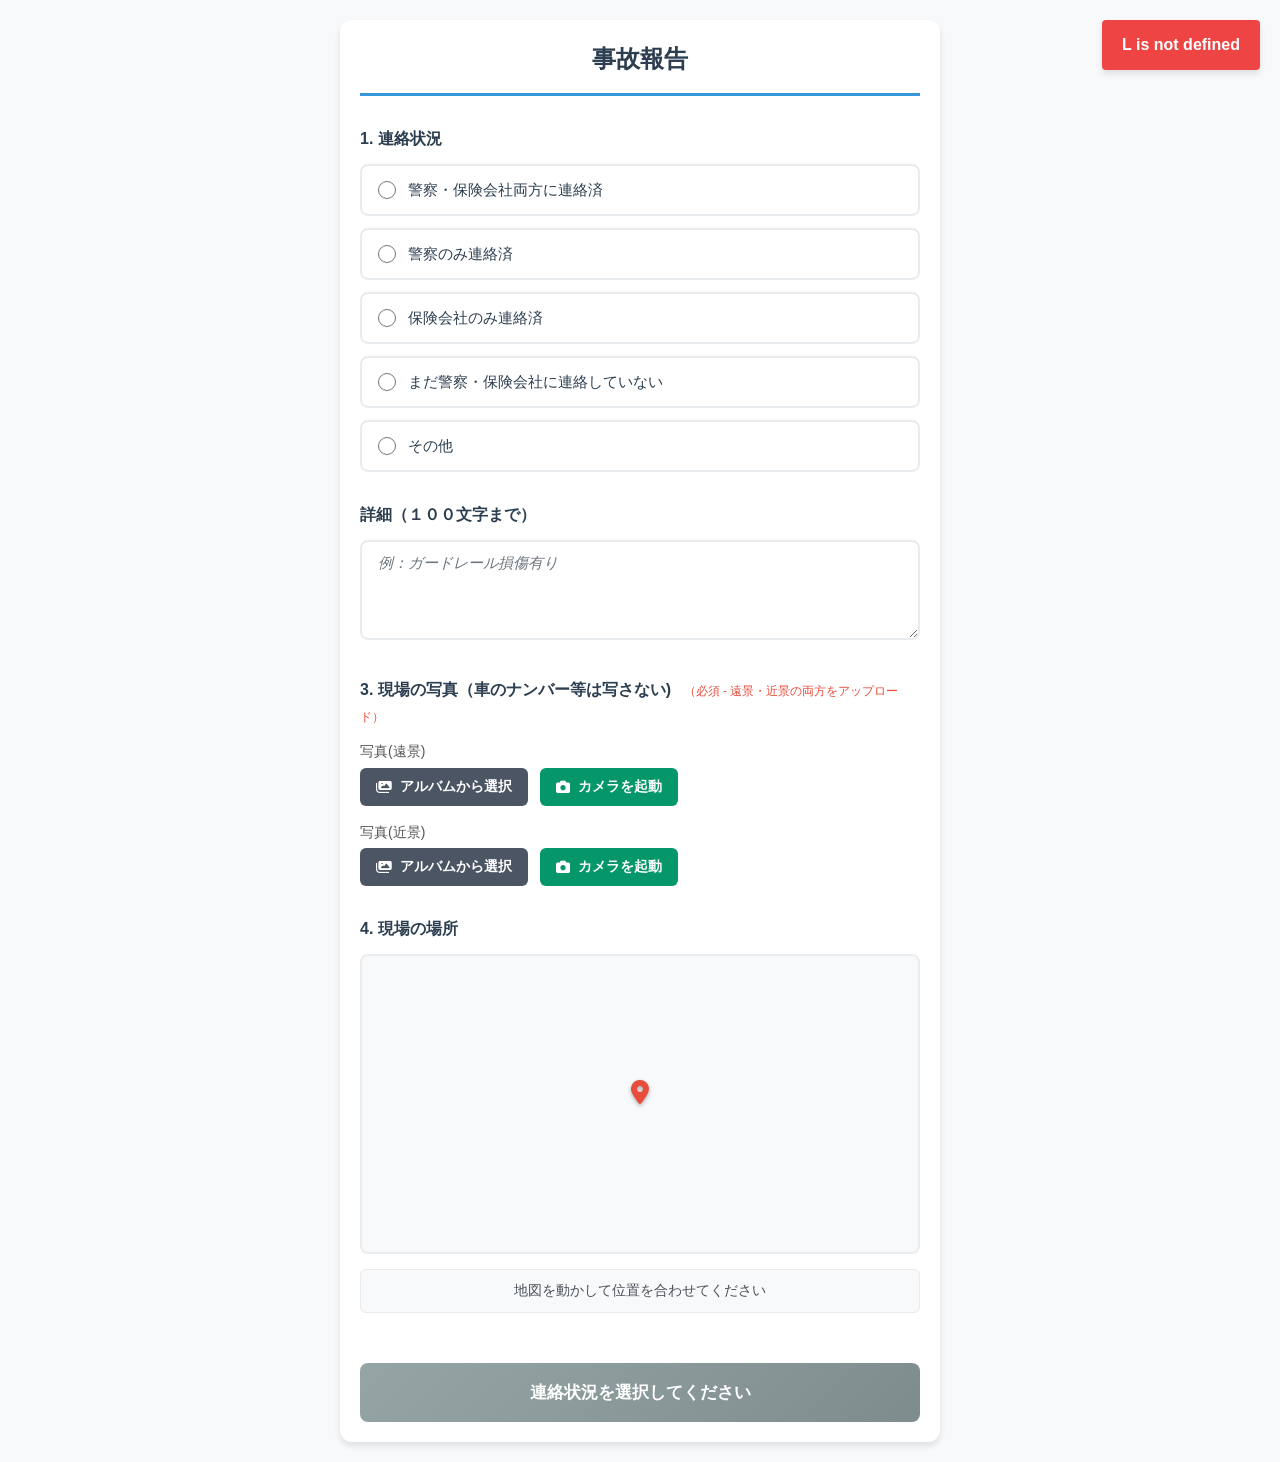
==== commit 561d1871: "もとにもどしてみる" ====
--- a/public/index.html
+++ b/public/index.html
@@ -1,134 +1,131 @@
-<!DOCTYPE html>
-<html lang="ja">
-
-<head>
-    <meta charset="UTF-8">
-    <meta name="viewport" content="width=device-width, initial-scale=1.0, user-scalable=no">
-    <title>事故報告フォーム</title>
-    <link rel="stylesheet" href="https://unpkg.com/leaflet@1.9.4/dist/leaflet.css"
-        integrity="sha256-p4NxAoJBhIIN+hmNHrzRCf9tD/miZyoHS5obTRR9BMY=" crossorigin="" />
-    <link rel="stylesheet" href="style.css" />
-    <link rel="stylesheet" href="https://cdnjs.cloudflare.com/ajax/libs/font-awesome/6.5.1/css/all.min.css">
-    <!-- LIFF SDK追加 -->
-    <script defer charset="utf-8" src="https://static.line-scdn.net/liff/edge/2/sdk.js"></script>
-    <script defer src="https://unpkg.com/leaflet@1.9.4/dist/leaflet.js"
-        integrity="sha256-20nQCchB9co0qIjJZRGuk2/Z9VM+kNiyxNV1lvTlZBo=" crossorigin=""></script>
-    <script defer src="script.js"></script>
-</head>
-
-<body>
-    <!-- ローディング画面 -->
-    <div id="loader" class="loader-overlay hidden">
-        <div class="loader"></div>
-        <p id="loader-text" class="loader-text">処理中です...</p>
-    </div>
-
-    <!-- メインコンテンツ -->
-    <div class="container">
-        <form id="report-form" novalidate>
-            <h2>事故報告</h2>
-
-            <!-- LINE連携状態表示 -->
-            <div id="line-status" class="line-status hidden">
-                <div class="line-status-content">
-                    <i class="fab fa-line line-icon"></i>
-                    <span id="line-status-text">LINE連携を確認中...</span>
-                </div>
-            </div>
-
-            <div class="form-group">
-                <label class="form-label">1. 連絡状況</label>
-                <div class="radio-group">
-                    <div class="radio-item">
-                        <input type="radio" id="type1" name="type" value="警察・保険会社両方に連絡済" required>
-                        <label for="type1">警察・保険会社両方に連絡済</label>
-                    </div>
-                    <div class="radio-item">
-                        <input type="radio" id="type2" name="type" value="警察のみ連絡済">
-                        <label for="type2">警察のみ連絡済</label>
-                    </div>
-                    <div class="radio-item">
-                        <input type="radio" id="type3" name="type" value="保険会社のみ連絡済">
-                        <label for="type3">保険会社のみ連絡済</label>
-                    </div>
-                    <div class="radio-item">
-                        <input type="radio" id="type4" name="type" value="まだ警察・保険会社に連絡していない">
-                        <label for="type4">まだ警察・保険会社に連絡していない</label>
-                    </div>
-                    <div class="radio-item">
-                        <input type="radio" id="type-other" name="type" value="その他">
-                        <label for="type-other">その他</label>
-                    </div>
-                </div>
-            </div>
-
-            <div class="form-group">
-                <label for="details" class="form-label">
-                    詳細（１００文字まで）
-                    <span class="label-note" id="details-required-note"></span>
-                </label>
-                <textarea id="details" name="details" rows="4" placeholder="例：ガードレール損傷有り" maxlength="100"></textarea>
-            </div>
-
-            <div class="form-group">
-                <label class="form-label">
-                    3. 現場の写真（車のナンバー等は写さない)
-                    <span class="label-note" id="photo-required-note">（必須 - 遠景・近景の両方をアップロード）</span>
-                </label>
-
-                <!-- 遠景写真 -->
-                <div class="photo-section" style="margin-bottom: 15px;">
-                    <label style="display: block; font-size: 14px; margin-bottom: 5px; color: #555;">写真(遠景)</label>
-                    <div class="photo-controls">
-                        <button type="button" id="btn-album-distant" class="button-like-input album-btn">
-                            <i class="fas fa-images"></i> アルバムから選択
-                        </button>
-                        <button type="button" id="btn-camera-distant" class="button-like-input camera-btn">
-                            <i class="fas fa-camera"></i> カメラを起動
-                        </button>
-                        <input type="file" id="photo-distant" name="photo-distant" accept="image/*"
-                            style="position: absolute; width: 1px; height: 1px; padding: 0; margin: -1px; overflow: hidden; clip: rect(0, 0, 0, 0); border: 0; opacity: 0;">
-                    </div>
-                    <img id="image-preview-distant" src="#" alt="遠景写真プレビュー" />
-                </div>
-
-                <!-- 近景写真 -->
-                <div class="photo-section">
-                    <label style="display: block; font-size: 14px; margin-bottom: 5px; color: #555;">写真(近景)</label>
-                    <div class="photo-controls">
-                        <button type="button" id="btn-album-close" class="button-like-input album-btn">
-                            <i class="fas fa-images"></i> アルバムから選択
-                        </button>
-                        <button type="button" id="btn-camera-close" class="button-like-input camera-btn">
-                            <i class="fas fa-camera"></i> カメラを起動
-                        </button>
-                        <input type="file" id="photo-close" name="photo-close" accept="image/*"
-                            style="position: absolute; width: 1px; height: 1px; padding: 0; margin: -1px; overflow: hidden; clip: rect(0, 0, 0, 0); border: 0; opacity: 0;">
-                    </div>
-                    <img id="image-preview-close" src="#" alt="近景写真プレビュー" />
-                </div>
-            </div>
-
-            <div class="form-group">
-                <label class="form-label">4. 現場の場所</label>
-                <div id="map-wrapper">
-                    <div id="map"></div>
-                    <i id="center-pin" class="fas fa-map-marker-alt"></i>
-                    <button type="button" id="btn-relocate" class="relocate-btn" title="現在地を取得">
-                        <i class="fas fa-crosshairs"></i> 現在地取得
-                    </button>
-                </div>
-                <div id="coords-display">地図を動かして位置を合わせてください</div>
-                <input type="hidden" id="latitude" name="latitude" required>
-                <input type="hidden" id="longitude" name="longitude" required>
-                <!-- LINEアクセストークン用の隠しフィールド -->
-                <input type="hidden" id="accessToken" name="accessToken">
-                <input type="hidden" id="userId" name="userId">
-            </div>
-
-            <button type="submit" id="btn-submit" disabled>連絡状況を選択してください</button>
-        </form>
-    </div>
-</body>
-
-</html>
+<!DOCTYPE html>
+<html lang="ja">
+
+<head>
+    <meta charset="UTF-8">
+    <meta name="viewport" content="width=device-width, initial-scale=1.0, user-scalable=no">
+    <title>事故報告フォーム</title>
+    <link rel="stylesheet" href="https://unpkg.com/leaflet@1.9.4/dist/leaflet.css"
+        integrity="sha256-p4NxAoJBhIIN+hmNHrzRCf9tD/miZyoHS5obTRR9BMY=" crossorigin="" />
+    <link rel="stylesheet" href="style.css" />
+    <link rel="stylesheet" href="https://cdnjs.cloudflare.com/ajax/libs/font-awesome/6.5.1/css/all.min.css">
+    <!-- LIFF SDK追加 -->
+    <script defer charset="utf-8" src="https://static.line-scdn.net/liff/edge/2/sdk.js"></script>
+    <script defer src="https://unpkg.com/leaflet@1.9.4/dist/leaflet.js"
+        integrity="sha256-20nQCchB9co0qIjJZRGuk2/Z9VM+kNiyxNV1lvTlZBo=" crossorigin=""></script>
+    <script defer src="script.js"></script>
+</head>
+
+<body>
+    <!-- ローディング画面 -->
+    <div id="loader" class="loader-overlay hidden">
+        <div class="loader"></div>
+        <p id="loader-text" class="loader-text">処理中です...</p>
+    </div>
+
+    <!-- メインコンテンツ -->
+    <div class="container">
+        <form id="report-form" novalidate>
+            <h2>事故報告</h2>
+
+            <!-- LINE連携状態表示 -->
+            <div id="line-status" class="line-status hidden">
+                <div class="line-status-content">
+                    <i class="fab fa-line line-icon"></i>
+                    <span id="line-status-text">LINE連携を確認中...</span>
+                </div>
+            </div>
+
+            <div class="form-group">
+                <label class="form-label">1. 連絡状況</label>
+                <div class="radio-group">
+                    <div class="radio-item">
+                        <input type="radio" id="type1" name="type" value="警察・保険会社両方に連絡済" required>
+                        <label for="type1">警察・保険会社両方に連絡済</label>
+                    </div>
+                    <div class="radio-item">
+                        <input type="radio" id="type2" name="type" value="警察のみ連絡済">
+                        <label for="type2">警察のみ連絡済</label>
+                    </div>
+                    <div class="radio-item">
+                        <input type="radio" id="type3" name="type" value="保険会社のみ連絡済">
+                        <label for="type3">保険会社のみ連絡済</label>
+                    </div>
+                    <div class="radio-item">
+                        <input type="radio" id="type4" name="type" value="まだ警察・保険会社に連絡していない">
+                        <label for="type4">まだ警察・保険会社に連絡していない</label>
+                    </div>
+                    <div class="radio-item">
+                        <input type="radio" id="type-other" name="type" value="その他">
+                        <label for="type-other">その他</label>
+                    </div>
+                </div>
+            </div>
+
+            <div class="form-group">
+                <label for="details" class="form-label">
+                    詳細（１００文字まで）
+                    <span class="label-note" id="details-required-note"></span>
+                </label>
+                <textarea id="details" name="details" rows="4" placeholder="例：ガードレール損傷有り" maxlength="100"></textarea>
+            </div>
+
+            <div class="form-group">
+                <label class="form-label">
+                    3. 現場の写真（車のナンバー等は写さない)
+                    <span class="label-note" id="photo-required-note">（必須 - 遠景・近景の両方をアップロード）</span>
+                </label>
+
+                <!-- 遠景写真 -->
+                <div class="photo-section" style="margin-bottom: 15px;">
+                    <label style="display: block; font-size: 14px; margin-bottom: 5px; color: #555;">写真(遠景)</label>
+                    <div class="photo-controls">
+                        <button type="button" id="btn-album-distant" class="button-like-input album-btn">
+                            <i class="fas fa-images"></i> アルバムから選択
+                        </button>
+                        <button type="button" id="btn-camera-distant" class="button-like-input camera-btn">
+                            <i class="fas fa-camera"></i> カメラを起動
+                        </button>
+                        <input type="file" id="photo-distant" name="photo-distant" accept="image/*"
+                            style="position: absolute; width: 1px; height: 1px; padding: 0; margin: -1px; overflow: hidden; clip: rect(0, 0, 0, 0); border: 0; opacity: 0;">
+                    </div>
+                    <img id="image-preview-distant" src="#" alt="遠景写真プレビュー" />
+                </div>
+
+                <!-- 近景写真 -->
+                <div class="photo-section">
+                    <label style="display: block; font-size: 14px; margin-bottom: 5px; color: #555;">写真(近景)</label>
+                    <div class="photo-controls">
+                        <button type="button" id="btn-album-close" class="button-like-input album-btn">
+                            <i class="fas fa-images"></i> アルバムから選択
+                        </button>
+                        <button type="button" id="btn-camera-close" class="button-like-input camera-btn">
+                            <i class="fas fa-camera"></i> カメラを起動
+                        </button>
+                        <input type="file" id="photo-close" name="photo-close" accept="image/*"
+                            style="position: absolute; width: 1px; height: 1px; padding: 0; margin: -1px; overflow: hidden; clip: rect(0, 0, 0, 0); border: 0; opacity: 0;">
+                    </div>
+                    <img id="image-preview-close" src="#" alt="近景写真プレビュー" />
+                </div>
+            </div>
+
+            <div class="form-group">
+                <label class="form-label">4. 現場の場所</label>
+                <div id="map-wrapper">
+                    <div id="map"></div>
+                    <i id="center-pin" class="fas fa-map-marker-alt"></i>
+                </div>
+                <div id="coords-display">地図を動かして位置を合わせてください</div>
+                <input type="hidden" id="latitude" name="latitude" required>
+                <input type="hidden" id="longitude" name="longitude" required>
+                <!-- LINEアクセストークン用の隠しフィールド -->
+                <input type="hidden" id="accessToken" name="accessToken">
+                <input type="hidden" id="userId" name="userId">
+            </div>
+
+            <button type="submit" id="btn-submit" disabled>連絡状況を選択してください</button>
+        </form>
+    </div>
+</body>
+
+</html>
--- a/public/style.css
+++ b/public/style.css
@@ -1,118 +1,114 @@
-/* ===== リセットとベーススタイル ===== */
-* { margin: 0; padding: 0; box-sizing: border-box; }
-body { font-family: -apple-system, BlinkMacSystemFont, 'Segoe UI', 'Roboto', 'Helvetica Neue', Arial, sans-serif; line-height: 1.6; color: #333; background-color: #f8f9fa; font-size: 16px; }
-
-/* ===== コンテナとレイアウト ===== */
-.container { max-width: 600px; margin: 0 auto; padding: 20px; background-color: #ffffff; border-radius: 12px; box-shadow: 0 4px 6px rgba(0, 0, 0, 0.1); margin-top: 20px; margin-bottom: 20px; }
-
-/* ===== ヘッダー ===== */
-h2 { text-align: center; margin-bottom: 30px; color: #2c3e50; font-size: 24px; font-weight: 700; padding-bottom: 15px; border-bottom: 3px solid #3498db; }
-
-/* ===== LINE連携状態表示（修正版） ===== */
-.line-status { margin-bottom: 24px; padding: 12px 16px; border-radius: 8px; font-size: 14px; font-weight: 600; display: flex; align-items: center; gap: 10px; border: 1px solid; animation: slideDown 0.3s ease-out; }
-@keyframes slideDown { from { transform: translateY(-10px); opacity: 0; } to { transform: translateY(0); opacity: 1; } }
-.line-status.success { background-color: #d4edda; color: #155724; border-color: #c3e6cb; }
-.line-status.error { background-color: #f8d7da; color: #721c24; border-color: #f5c6cb; }
-.line-status.warning { background-color: #fff3cd; color: #856404; border-color: #ffeaa7; }
-.line-icon { font-size: 16px; color: #00c300; flex-shrink: 0; }
-.line-status-content { display: flex; align-items: center; gap: 10px; width: 100%; }
-.hidden { display: none !important; }
-
-/* ===== フォームグループ ===== */
-.form-group { margin-bottom: 30px; }
-.form-label { display: block; margin-bottom: 12px; font-weight: 600; color: #2c3e50; font-size: 16px; }
-.label-note { font-size: 12px; font-weight: normal; color: #e74c3c; /* 少し目立つ色に */ margin-left: 8px; }
-
-/* ===== ラジオボタン（改善版） ===== */
-.radio-group { display: flex; flex-direction: column; gap: 12px; }
-.radio-item { display: flex; align-items: center; padding: 12px 16px; border: 2px solid #e9ecef; border-radius: 8px; cursor: pointer; transition: all 0.3s ease; background-color: #ffffff; }
-.radio-item:hover { border-color: #3498db; background-color: #f8f9fa; }
-.radio-item input[type="radio"] { margin: 0; margin-right: 12px; width: 18px; height: 18px; accent-color: #3498db; cursor: pointer; }
-.radio-item label { cursor: pointer; font-size: 15px; font-weight: 500; color: #2c3e50; flex: 1; }
-.radio-item input[type="radio"]:checked + label, .radio-item:has(input[type="radio"]:checked) { color: #3498db; font-weight: 600; }
-.radio-item:has(input[type="radio"]:checked) { border-color: #3498db; background-color: #e3f2fd; }
-
-/* ===== テキストエリア ===== */
-textarea { width: 100%; min-height: 100px; padding: 12px 16px; border: 2px solid #e9ecef; border-radius: 8px; font-size: 15px; font-family: inherit; resize: vertical; transition: border-color 0.3s ease; }
-/* === テキストエリアのハイライト用オーバーレイ === */
-.textarea-wrapper { position: relative; }
-.textarea-wrapper textarea { position: relative; background: transparent; /* オーバーレイと重ねるため */ z-index: 1; }
-.textarea-overlay { position: absolute; inset: 0; z-index: 2; padding: 12px 16px; /* textareaと合わせる */ border: 2px solid transparent; /* レイアウト合わせ用 */ border-radius: 8px; font-size: 15px; font-family: inherit; line-height: 1.6; white-space: pre-wrap; word-wrap: break-word; color: transparent; /* 通常文字は見えない（下のtextareaを見せる） */ pointer-events: none; /* 操作はtextareaに通す */ overflow: hidden; }
-.textarea-overlay .overflow { color: #e74c3c; /* 上限超過部分を赤く表示 */ }
-textarea:focus { outline: none; border-color: #3498db; box-shadow: 0 0 0 3px rgba(52, 152, 219, 0.1); }
-textarea::placeholder { color: #6c757d; font-style: italic; }
-
-/* ===== 写真コントロール ===== */
-.photo-controls { display: flex; gap: 12px; margin-bottom: 15px; flex-wrap: wrap; }
-.button-like-input { display: inline-flex; align-items: center; gap: 8px; padding: 10px 16px; background-color: #6c757d; color: white; border: none; border-radius: 6px; font-size: 14px; font-weight: 600; cursor: pointer; transition: all 0.3s ease; text-decoration: none; }
-.button-like-input:hover { background-color: #5a6268; transform: translateY(-1px); }
-.button-like-input.album-btn { background-color: #4b5563; } /* アルバムはダークグレー */
-.button-like-input.album-btn:hover { background-color: #374151; }
-.button-like-input.camera-btn { background-color: #059669; } /* カメラはグリーン */
-.button-like-input.camera-btn:hover { background-color: #047857; }
-
-/* ===== 画像プレビュー ===== */
-#image-preview-distant, #image-preview-close { display: none; max-width: 100%; height: auto; border-radius: 8px; border: 2px solid #e9ecef; margin-top: 15px; box-shadow: 0 2px 4px rgba(0, 0, 0, 0.1); }
-
-/* ===== 地図セクション（修正版） ===== */
-#map-wrapper { position: relative; width: 100%; height: 300px; border: 2px solid #e9ecef; border-radius: 8px; overflow: hidden; margin-bottom: 15px; background-color: #f8f9fa; }
-#map { width: 100%; height: 100%; z-index: 1; }
-#center-pin { position: absolute; top: 50%; left: 50%; transform: translate(-50%, -100%); font-size: 24px; color: #e74c3c; z-index: 1000; pointer-events: none; text-shadow: 0 2px 4px rgba(0, 0, 0, 0.3); }
-.relocate-btn { position: absolute; bottom: 10px; right: 10px; z-index: 2000; background-color: #ffffff; color: #333333; border: 2px solid rgba(0, 0, 0, 0.2); border-radius: 6px; padding: 8px 14px; font-size: 13px; font-weight: 600; cursor: pointer; box-shadow: 0 2px 5px rgba(0,0,0,0.2); display: flex; align-items: center; gap: 5px; transition: all 0.2s ease; user-select: none; -webkit-tap-highlight-color: transparent; }
-.relocate-btn:hover { background-color: #f4f4f4; border-color: #3498db; color: #3498db; }
-.relocate-btn:disabled { opacity: 0.7; cursor: not-allowed; }
-.relocate-btn.loading i { animation: spin 1s linear infinite; }
-#coords-display { padding: 10px 12px; background-color: #f8f9fa; border: 1px solid #e9ecef; border-radius: 6px; font-size: 14px; color: #495057; text-align: center; font-family: 'Courier New', monospace; }
-
-/* ===== 送信ボタン ===== */
-#btn-submit { width: 100%; padding: 18px 28px; min-height: 56px; background: linear-gradient(135deg, #3498db 0%, #2980b9 100%); color: white; border: none; border-radius: 8px; font-size: 17px; font-weight: 700; cursor: pointer; transition: all 0.3s ease; margin-top: 20px; box-shadow: 0 4px 6px rgba(52, 152, 219, 0.3); }
-#btn-submit:hover:not(:disabled) { background: linear-gradient(135deg, #2980b9 0%, #1f5f8b 100%); transform: translateY(-2px); box-shadow: 0 6px 12px rgba(52, 152, 219, 0.4); }
-#btn-submit:disabled { background: linear-gradient(135deg, #95a5a6 0%, #7f8c8d 100%); cursor: not-allowed; transform: none; box-shadow: none; }
-
-/* ===== ローディング画面 ===== */
-.loader-overlay { position: fixed; top: 0; left: 0; width: 100%; height: 100%; background-color: rgba(0, 0, 0, 0.7); display: flex; flex-direction: column; justify-content: center; align-items: center; z-index: 9999; }
-.loader { width: 50px; height: 50px; border: 5px solid #f3f3f3; border-top: 5px solid #3498db; border-radius: 50%; animation: spin 1s linear infinite; }
-@keyframes spin { 0% { transform: rotate(0deg); } 100% { transform: rotate(360deg); } }
-.loader-text { margin-top: 20px; color: white; font-size: 16px; font-weight: 600; }
-
-/* ===== レスポンシブ対応 ===== */
-@media (max-width: 768px) {
-    .container { margin: 10px; padding: 16px; border-radius: 8px; }
-    h2 { font-size: 20px; margin-bottom: 24px; }
-    .form-group { margin-bottom: 24px; }
-    .photo-controls { flex-direction: column; }
-    .button-like-input { width: 100%; justify-content: center; }
-    #map-wrapper { height: 250px; }
-}
-@media (max-width: 480px) {
-    .container { margin: 5px; padding: 12px; }
-    h2 { font-size: 18px; }
-    .form-label { font-size: 15px; }
-    .radio-item { padding: 10px 12px; }
-    .radio-item label { font-size: 14px; }
-    #map-wrapper { height: 200px; }
-    #btn-submit { padding: 16px 24px; min-height: 56px; font-size: 16px; }
-}
-
-/* ===== 通知スタイル ===== */
-.notification { position: fixed; top: 20px; right: 20px; padding: 12px 20px; border-radius: 6px; color: white; font-weight: 600; z-index: 10000; max-width: 300px; word-wrap: break-word; box-shadow: 0 4px 6px rgba(0, 0, 0, 0.1); animation: slideInRight 0.3s ease-out; }
-@keyframes slideInRight { from { transform: translateX(100%); opacity: 0; } to { transform: translateX(0); opacity: 1; } }
-.notification-success { background-color: #28a745; }
-.notification-error { background-color: #dc3545; }
-.notification-warning { background-color: #ffc107; color: #212529; }
-.notification-info { background-color: #17a2b8; }
-
-/* ===== アクセシビリティ改善 ===== */
-@media (prefers-reduced-motion: reduce) {
-    * { animation-duration: 0.01ms !important; animation-iteration-count: 1 !important; transition-duration: 0.01ms !important; }
-}
-
-/* ===== フォーカス状態の改善 ===== */
-button:focus, input:focus, textarea:focus, .radio-item:focus-within { outline: 2px solid #3498db; outline-offset: 2px; }
-
-/* ===== 印刷スタイル ===== */
-@media print {
-    .photo-controls, #btn-submit, .loader-overlay { display: none !important; }
-    .container { box-shadow: none; border: 1px solid #000; }
-    #map-wrapper { border: 1px solid #000; background-color: #f0f0f0; }
-}
+/* ===== リセットとベーススタイル ===== */
+* { margin: 0; padding: 0; box-sizing: border-box; }
+body { font-family: -apple-system, BlinkMacSystemFont, 'Segoe UI', 'Roboto', 'Helvetica Neue', Arial, sans-serif; line-height: 1.6; color: #333; background-color: #f8f9fa; font-size: 16px; }
+
+/* ===== コンテナとレイアウト ===== */
+.container { max-width: 600px; margin: 0 auto; padding: 20px; background-color: #ffffff; border-radius: 12px; box-shadow: 0 4px 6px rgba(0, 0, 0, 0.1); margin-top: 20px; margin-bottom: 20px; }
+
+/* ===== ヘッダー ===== */
+h2 { text-align: center; margin-bottom: 30px; color: #2c3e50; font-size: 24px; font-weight: 700; padding-bottom: 15px; border-bottom: 3px solid #3498db; }
+
+/* ===== LINE連携状態表示（修正版） ===== */
+.line-status { margin-bottom: 24px; padding: 12px 16px; border-radius: 8px; font-size: 14px; font-weight: 600; display: flex; align-items: center; gap: 10px; border: 1px solid; animation: slideDown 0.3s ease-out; }
+@keyframes slideDown { from { transform: translateY(-10px); opacity: 0; } to { transform: translateY(0); opacity: 1; } }
+.line-status.success { background-color: #d4edda; color: #155724; border-color: #c3e6cb; }
+.line-status.error { background-color: #f8d7da; color: #721c24; border-color: #f5c6cb; }
+.line-status.warning { background-color: #fff3cd; color: #856404; border-color: #ffeaa7; }
+.line-icon { font-size: 16px; color: #00c300; flex-shrink: 0; }
+.line-status-content { display: flex; align-items: center; gap: 10px; width: 100%; }
+.hidden { display: none !important; }
+
+/* ===== フォームグループ ===== */
+.form-group { margin-bottom: 30px; }
+.form-label { display: block; margin-bottom: 12px; font-weight: 600; color: #2c3e50; font-size: 16px; }
+.label-note { font-size: 12px; font-weight: normal; color: #e74c3c; /* 少し目立つ色に */ margin-left: 8px; }
+
+/* ===== ラジオボタン（改善版） ===== */
+.radio-group { display: flex; flex-direction: column; gap: 12px; }
+.radio-item { display: flex; align-items: center; padding: 12px 16px; border: 2px solid #e9ecef; border-radius: 8px; cursor: pointer; transition: all 0.3s ease; background-color: #ffffff; }
+.radio-item:hover { border-color: #3498db; background-color: #f8f9fa; }
+.radio-item input[type="radio"] { margin: 0; margin-right: 12px; width: 18px; height: 18px; accent-color: #3498db; cursor: pointer; }
+.radio-item label { cursor: pointer; font-size: 15px; font-weight: 500; color: #2c3e50; flex: 1; }
+.radio-item input[type="radio"]:checked + label, .radio-item:has(input[type="radio"]:checked) { color: #3498db; font-weight: 600; }
+.radio-item:has(input[type="radio"]:checked) { border-color: #3498db; background-color: #e3f2fd; }
+
+/* ===== テキストエリア ===== */
+textarea { width: 100%; min-height: 100px; padding: 12px 16px; border: 2px solid #e9ecef; border-radius: 8px; font-size: 15px; font-family: inherit; resize: vertical; transition: border-color 0.3s ease; }
+/* === テキストエリアのハイライト用オーバーレイ === */
+.textarea-wrapper { position: relative; }
+.textarea-wrapper textarea { position: relative; background: transparent; /* オーバーレイと重ねるため */ z-index: 1; }
+.textarea-overlay { position: absolute; inset: 0; z-index: 2; padding: 12px 16px; /* textareaと合わせる */ border: 2px solid transparent; /* レイアウト合わせ用 */ border-radius: 8px; font-size: 15px; font-family: inherit; line-height: 1.6; white-space: pre-wrap; word-wrap: break-word; color: transparent; /* 通常文字は見えない（下のtextareaを見せる） */ pointer-events: none; /* 操作はtextareaに通す */ overflow: hidden; }
+.textarea-overlay .overflow { color: #e74c3c; /* 上限超過部分を赤く表示 */ }
+textarea:focus { outline: none; border-color: #3498db; box-shadow: 0 0 0 3px rgba(52, 152, 219, 0.1); }
+textarea::placeholder { color: #6c757d; font-style: italic; }
+
+/* ===== 写真コントロール ===== */
+.photo-controls { display: flex; gap: 12px; margin-bottom: 15px; flex-wrap: wrap; }
+.button-like-input { display: inline-flex; align-items: center; gap: 8px; padding: 10px 16px; background-color: #6c757d; color: white; border: none; border-radius: 6px; font-size: 14px; font-weight: 600; cursor: pointer; transition: all 0.3s ease; text-decoration: none; }
+.button-like-input:hover { background-color: #5a6268; transform: translateY(-1px); }
+.button-like-input.album-btn { background-color: #4b5563; } /* アルバムはダークグレー */
+.button-like-input.album-btn:hover { background-color: #374151; }
+.button-like-input.camera-btn { background-color: #059669; } /* カメラはグリーン */
+.button-like-input.camera-btn:hover { background-color: #047857; }
+
+/* ===== 画像プレビュー ===== */
+#image-preview-distant, #image-preview-close { display: none; max-width: 100%; height: auto; border-radius: 8px; border: 2px solid #e9ecef; margin-top: 15px; box-shadow: 0 2px 4px rgba(0, 0, 0, 0.1); }
+
+/* ===== 地図セクション（修正版） ===== */
+#map-wrapper { position: relative; width: 100%; height: 300px; border: 2px solid #e9ecef; border-radius: 8px; overflow: hidden; margin-bottom: 15px; background-color: #f8f9fa; }
+#map { width: 100%; height: 100%; z-index: 1; }
+#center-pin { position: absolute; top: 50%; left: 50%; transform: translate(-50%, -100%); font-size: 24px; color: #e74c3c; z-index: 1000; pointer-events: none; text-shadow: 0 2px 4px rgba(0, 0, 0, 0.3); }
+#coords-display { padding: 10px 12px; background-color: #f8f9fa; border: 1px solid #e9ecef; border-radius: 6px; font-size: 14px; color: #495057; text-align: center; font-family: 'Courier New', monospace; }
+
+/* ===== 送信ボタン ===== */
+#btn-submit { width: 100%; padding: 18px 28px; min-height: 56px; background: linear-gradient(135deg, #3498db 0%, #2980b9 100%); color: white; border: none; border-radius: 8px; font-size: 17px; font-weight: 700; cursor: pointer; transition: all 0.3s ease; margin-top: 20px; box-shadow: 0 4px 6px rgba(52, 152, 219, 0.3); }
+#btn-submit:hover:not(:disabled) { background: linear-gradient(135deg, #2980b9 0%, #1f5f8b 100%); transform: translateY(-2px); box-shadow: 0 6px 12px rgba(52, 152, 219, 0.4); }
+#btn-submit:disabled { background: linear-gradient(135deg, #95a5a6 0%, #7f8c8d 100%); cursor: not-allowed; transform: none; box-shadow: none; }
+
+/* ===== ローディング画面 ===== */
+.loader-overlay { position: fixed; top: 0; left: 0; width: 100%; height: 100%; background-color: rgba(0, 0, 0, 0.7); display: flex; flex-direction: column; justify-content: center; align-items: center; z-index: 9999; }
+.loader { width: 50px; height: 50px; border: 5px solid #f3f3f3; border-top: 5px solid #3498db; border-radius: 50%; animation: spin 1s linear infinite; }
+@keyframes spin { 0% { transform: rotate(0deg); } 100% { transform: rotate(360deg); } }
+.loader-text { margin-top: 20px; color: white; font-size: 16px; font-weight: 600; }
+
+/* ===== レスポンシブ対応 ===== */
+@media (max-width: 768px) {
+    .container { margin: 10px; padding: 16px; border-radius: 8px; }
+    h2 { font-size: 20px; margin-bottom: 24px; }
+    .form-group { margin-bottom: 24px; }
+    .photo-controls { flex-direction: column; }
+    .button-like-input { width: 100%; justify-content: center; }
+    #map-wrapper { height: 250px; }
+}
+@media (max-width: 480px) {
+    .container { margin: 5px; padding: 12px; }
+    h2 { font-size: 18px; }
+    .form-label { font-size: 15px; }
+    .radio-item { padding: 10px 12px; }
+    .radio-item label { font-size: 14px; }
+    #map-wrapper { height: 200px; }
+    #btn-submit { padding: 16px 24px; min-height: 56px; font-size: 16px; }
+}
+
+/* ===== 通知スタイル ===== */
+.notification { position: fixed; top: 20px; right: 20px; padding: 12px 20px; border-radius: 6px; color: white; font-weight: 600; z-index: 10000; max-width: 300px; word-wrap: break-word; box-shadow: 0 4px 6px rgba(0, 0, 0, 0.1); animation: slideInRight 0.3s ease-out; }
+@keyframes slideInRight { from { transform: translateX(100%); opacity: 0; } to { transform: translateX(0); opacity: 1; } }
+.notification-success { background-color: #28a745; }
+.notification-error { background-color: #dc3545; }
+.notification-warning { background-color: #ffc107; color: #212529; }
+.notification-info { background-color: #17a2b8; }
+
+/* ===== アクセシビリティ改善 ===== */
+@media (prefers-reduced-motion: reduce) {
+    * { animation-duration: 0.01ms !important; animation-iteration-count: 1 !important; transition-duration: 0.01ms !important; }
+}
+
+/* ===== フォーカス状態の改善 ===== */
+button:focus, input:focus, textarea:focus, .radio-item:focus-within { outline: 2px solid #3498db; outline-offset: 2px; }
+
+/* ===== 印刷スタイル ===== */
+@media print {
+    .photo-controls, #btn-submit, .loader-overlay { display: none !important; }
+    .container { box-shadow: none; border: 1px solid #000; }
+    #map-wrapper { border: 1px solid #000; background-color: #f0f0f0; }
+}
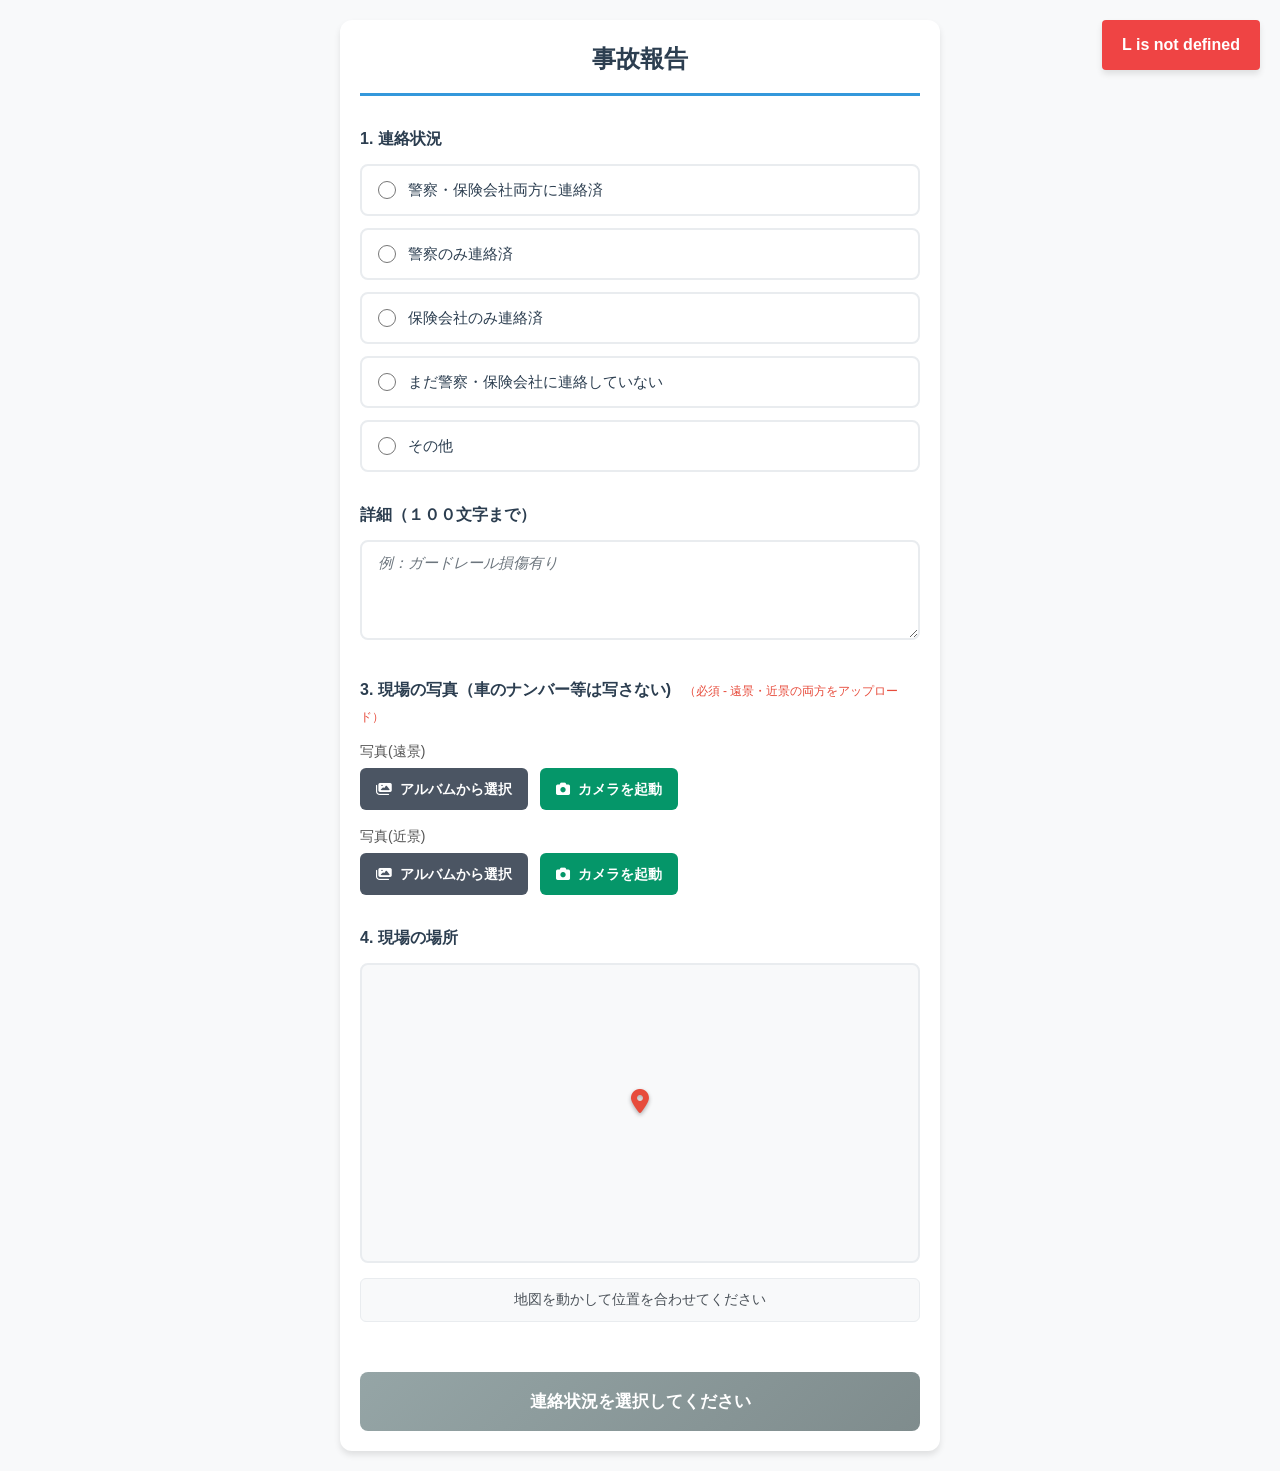
==== commit 98be113b: "input要素の削除　label要素の追加" ====
--- a/public/index.html
+++ b/public/index.html
@@ -80,13 +80,15 @@
                 <div class="photo-section" style="margin-bottom: 15px;">
                     <label style="display: block; font-size: 14px; margin-bottom: 5px; color: #555;">写真(遠景)</label>
                     <div class="photo-controls">
-                        <button type="button" id="btn-album-distant" class="button-like-input album-btn">
+                        <label for="photo-distant" id="btn-album-distant" class="button-like-input album-btn">
                             <i class="fas fa-images"></i> アルバムから選択
-                        </button>
-                        <button type="button" id="btn-camera-distant" class="button-like-input camera-btn">
+                        </label>
+                        <label for="camera-distant-input" id="btn-camera-distant" class="button-like-input camera-btn">
                             <i class="fas fa-camera"></i> カメラを起動
-                        </button>
+                        </label>
                         <input type="file" id="photo-distant" name="photo-distant" accept="image/*"
+                            style="position: absolute; width: 1px; height: 1px; padding: 0; margin: -1px; overflow: hidden; clip: rect(0, 0, 0, 0); border: 0; opacity: 0;">
+                        <input type="file" id="camera-distant-input" accept="image/*" capture="environment"
                             style="position: absolute; width: 1px; height: 1px; padding: 0; margin: -1px; overflow: hidden; clip: rect(0, 0, 0, 0); border: 0; opacity: 0;">
                     </div>
                     <img id="image-preview-distant" src="#" alt="遠景写真プレビュー" />
@@ -96,13 +98,15 @@
                 <div class="photo-section">
                     <label style="display: block; font-size: 14px; margin-bottom: 5px; color: #555;">写真(近景)</label>
                     <div class="photo-controls">
-                        <button type="button" id="btn-album-close" class="button-like-input album-btn">
+                        <label for="photo-close" id="btn-album-close" class="button-like-input album-btn">
                             <i class="fas fa-images"></i> アルバムから選択
-                        </button>
-                        <button type="button" id="btn-camera-close" class="button-like-input camera-btn">
+                        </label>
+                        <label for="camera-close-input" id="btn-camera-close" class="button-like-input camera-btn">
                             <i class="fas fa-camera"></i> カメラを起動
-                        </button>
+                        </label>
                         <input type="file" id="photo-close" name="photo-close" accept="image/*"
+                            style="position: absolute; width: 1px; height: 1px; padding: 0; margin: -1px; overflow: hidden; clip: rect(0, 0, 0, 0); border: 0; opacity: 0;">
+                        <input type="file" id="camera-close-input" accept="image/*" capture="environment"
                             style="position: absolute; width: 1px; height: 1px; padding: 0; margin: -1px; overflow: hidden; clip: rect(0, 0, 0, 0); border: 0; opacity: 0;">
                     </div>
                     <img id="image-preview-close" src="#" alt="近景写真プレビュー" />
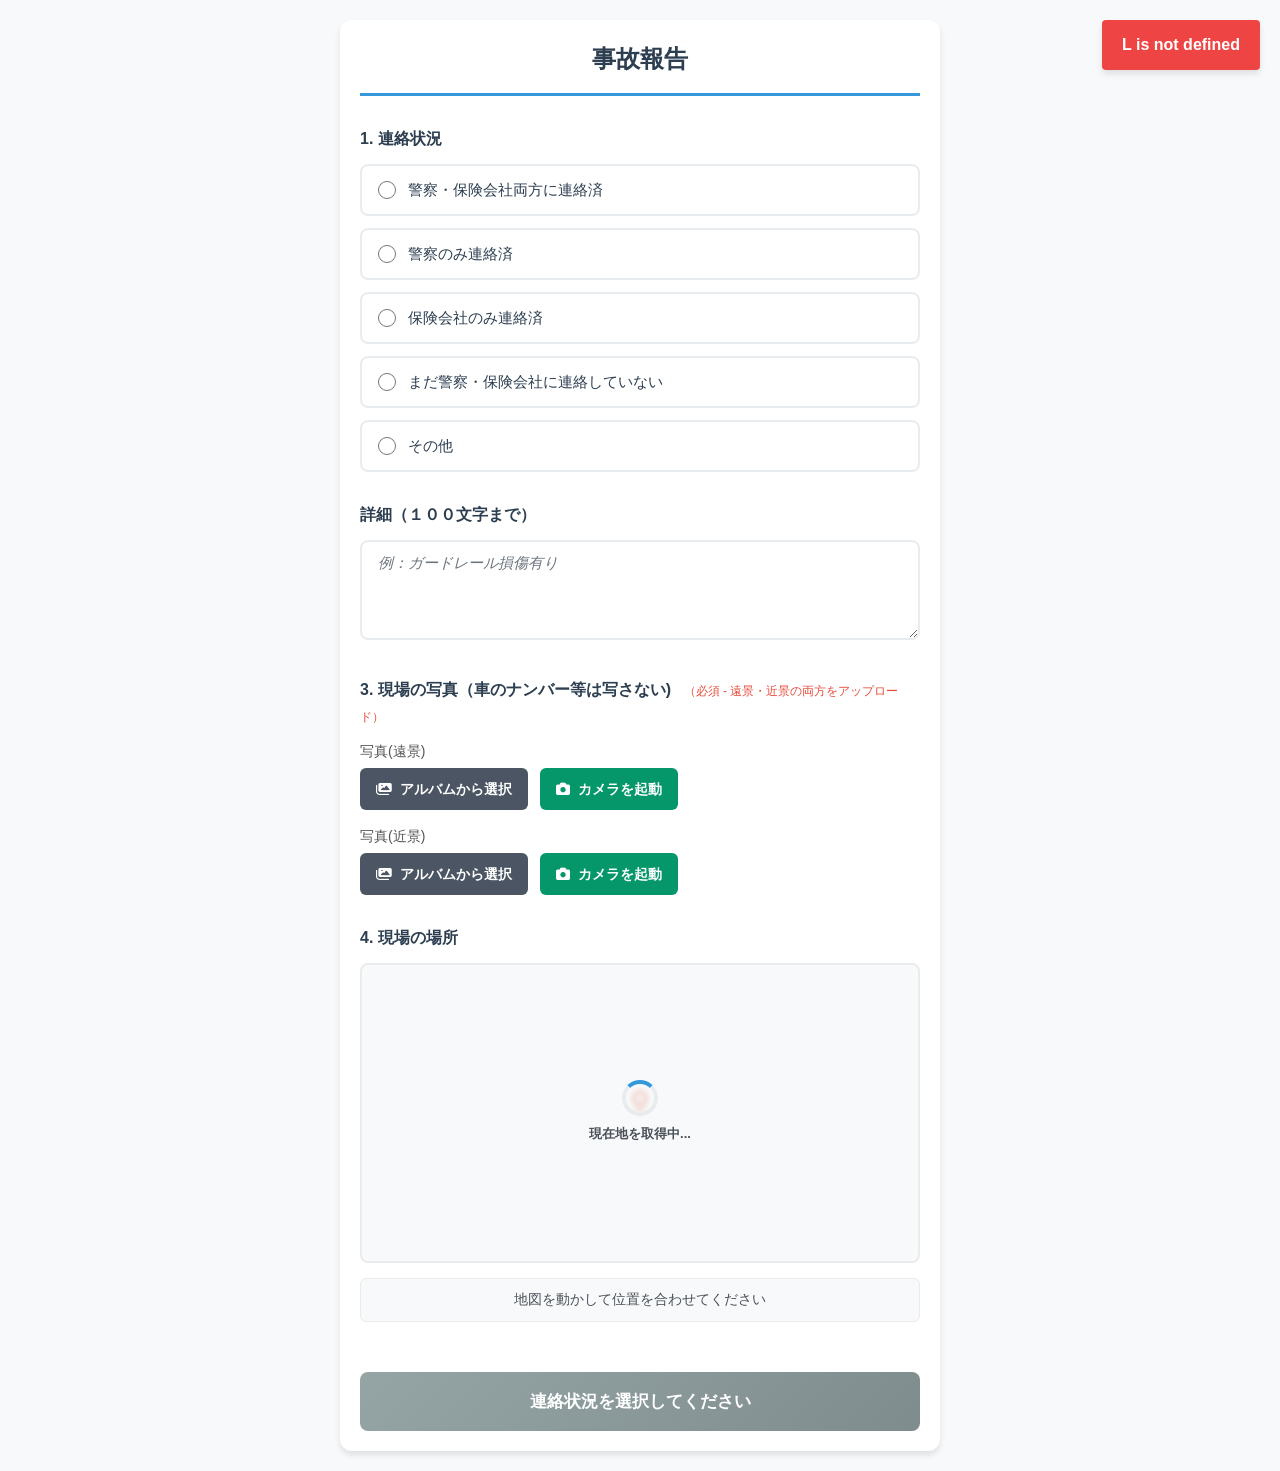
==== commit 56fb9f2d: "ローディングアイコンの追加" ====
--- a/public/index.html
+++ b/public/index.html
@@ -80,16 +80,14 @@
                 <div class="photo-section" style="margin-bottom: 15px;">
                     <label style="display: block; font-size: 14px; margin-bottom: 5px; color: #555;">写真(遠景)</label>
                     <div class="photo-controls">
-                        <label for="photo-distant" id="btn-album-distant" class="button-like-input album-btn">
+                        <label id="btn-album-distant" class="button-like-input album-btn">
                             <i class="fas fa-images"></i> アルバムから選択
+                            <input type="file" id="photo-distant" name="photo-distant" accept="image/*" class="hidden-file-input">
                         </label>
-                        <label for="camera-distant-input" id="btn-camera-distant" class="button-like-input camera-btn">
+                        <label id="btn-camera-distant" class="button-like-input camera-btn">
                             <i class="fas fa-camera"></i> カメラを起動
+                            <input type="file" id="camera-distant-input" accept="image/*" capture="environment" class="hidden-file-input">
                         </label>
-                        <input type="file" id="photo-distant" name="photo-distant" accept="image/*"
-                            style="position: absolute; width: 1px; height: 1px; padding: 0; margin: -1px; overflow: hidden; clip: rect(0, 0, 0, 0); border: 0; opacity: 0;">
-                        <input type="file" id="camera-distant-input" accept="image/*" capture="environment"
-                            style="position: absolute; width: 1px; height: 1px; padding: 0; margin: -1px; overflow: hidden; clip: rect(0, 0, 0, 0); border: 0; opacity: 0;">
                     </div>
                     <img id="image-preview-distant" src="#" alt="遠景写真プレビュー" />
                 </div>
@@ -98,16 +96,14 @@
                 <div class="photo-section">
                     <label style="display: block; font-size: 14px; margin-bottom: 5px; color: #555;">写真(近景)</label>
                     <div class="photo-controls">
-                        <label for="photo-close" id="btn-album-close" class="button-like-input album-btn">
+                        <label id="btn-album-close" class="button-like-input album-btn">
                             <i class="fas fa-images"></i> アルバムから選択
+                            <input type="file" id="photo-close" name="photo-close" accept="image/*" class="hidden-file-input">
                         </label>
-                        <label for="camera-close-input" id="btn-camera-close" class="button-like-input camera-btn">
+                        <label id="btn-camera-close" class="button-like-input camera-btn">
                             <i class="fas fa-camera"></i> カメラを起動
+                            <input type="file" id="camera-close-input" accept="image/*" capture="environment" class="hidden-file-input">
                         </label>
-                        <input type="file" id="photo-close" name="photo-close" accept="image/*"
-                            style="position: absolute; width: 1px; height: 1px; padding: 0; margin: -1px; overflow: hidden; clip: rect(0, 0, 0, 0); border: 0; opacity: 0;">
-                        <input type="file" id="camera-close-input" accept="image/*" capture="environment"
-                            style="position: absolute; width: 1px; height: 1px; padding: 0; margin: -1px; overflow: hidden; clip: rect(0, 0, 0, 0); border: 0; opacity: 0;">
                     </div>
                     <img id="image-preview-close" src="#" alt="近景写真プレビュー" />
                 </div>
@@ -118,6 +114,10 @@
                 <div id="map-wrapper">
                     <div id="map"></div>
                     <i id="center-pin" class="fas fa-map-marker-alt"></i>
+                    <div id="map-loader" class="map-loader-overlay">
+                        <div class="map-spinner"></div>
+                        <span class="map-loader-text">現在地を取得中...</span>
+                    </div>
                 </div>
                 <div id="coords-display">地図を動かして位置を合わせてください</div>
                 <input type="hidden" id="latitude" name="latitude" required>
--- a/public/style.css
+++ b/public/style.css
@@ -50,6 +50,7 @@
 .button-like-input.album-btn:hover { background-color: #374151; }
 .button-like-input.camera-btn { background-color: #059669; } /* カメラはグリーン */
 .button-like-input.camera-btn:hover { background-color: #047857; }
+.hidden-file-input { display: none; }
 
 /* ===== 画像プレビュー ===== */
 #image-preview-distant, #image-preview-close { display: none; max-width: 100%; height: auto; border-radius: 8px; border: 2px solid #e9ecef; margin-top: 15px; box-shadow: 0 2px 4px rgba(0, 0, 0, 0.1); }
@@ -58,6 +59,10 @@
 #map-wrapper { position: relative; width: 100%; height: 300px; border: 2px solid #e9ecef; border-radius: 8px; overflow: hidden; margin-bottom: 15px; background-color: #f8f9fa; }
 #map { width: 100%; height: 100%; z-index: 1; }
 #center-pin { position: absolute; top: 50%; left: 50%; transform: translate(-50%, -100%); font-size: 24px; color: #e74c3c; z-index: 1000; pointer-events: none; text-shadow: 0 2px 4px rgba(0, 0, 0, 0.3); }
+.map-loader-overlay { position: absolute; top: 0; left: 0; width: 100%; height: 100%; background-color: rgba(248, 249, 250, 0.85); backdrop-filter: blur(2px); display: flex; flex-direction: column; justify-content: center; align-items: center; z-index: 1001; transition: opacity 0.3s ease, visibility 0.3s ease; }
+.map-loader-overlay.hidden { opacity: 0; visibility: hidden; pointer-events: none; }
+.map-spinner { width: 36px; height: 36px; border: 4px solid #e9ecef; border-top: 4px solid #3498db; border-radius: 50%; animation: spin 0.8s linear infinite; margin-bottom: 8px; }
+.map-loader-text { font-size: 13px; font-weight: 600; color: #495057; }
 #coords-display { padding: 10px 12px; background-color: #f8f9fa; border: 1px solid #e9ecef; border-radius: 6px; font-size: 14px; color: #495057; text-align: center; font-family: 'Courier New', monospace; }
 
 /* ===== 送信ボタン ===== */
